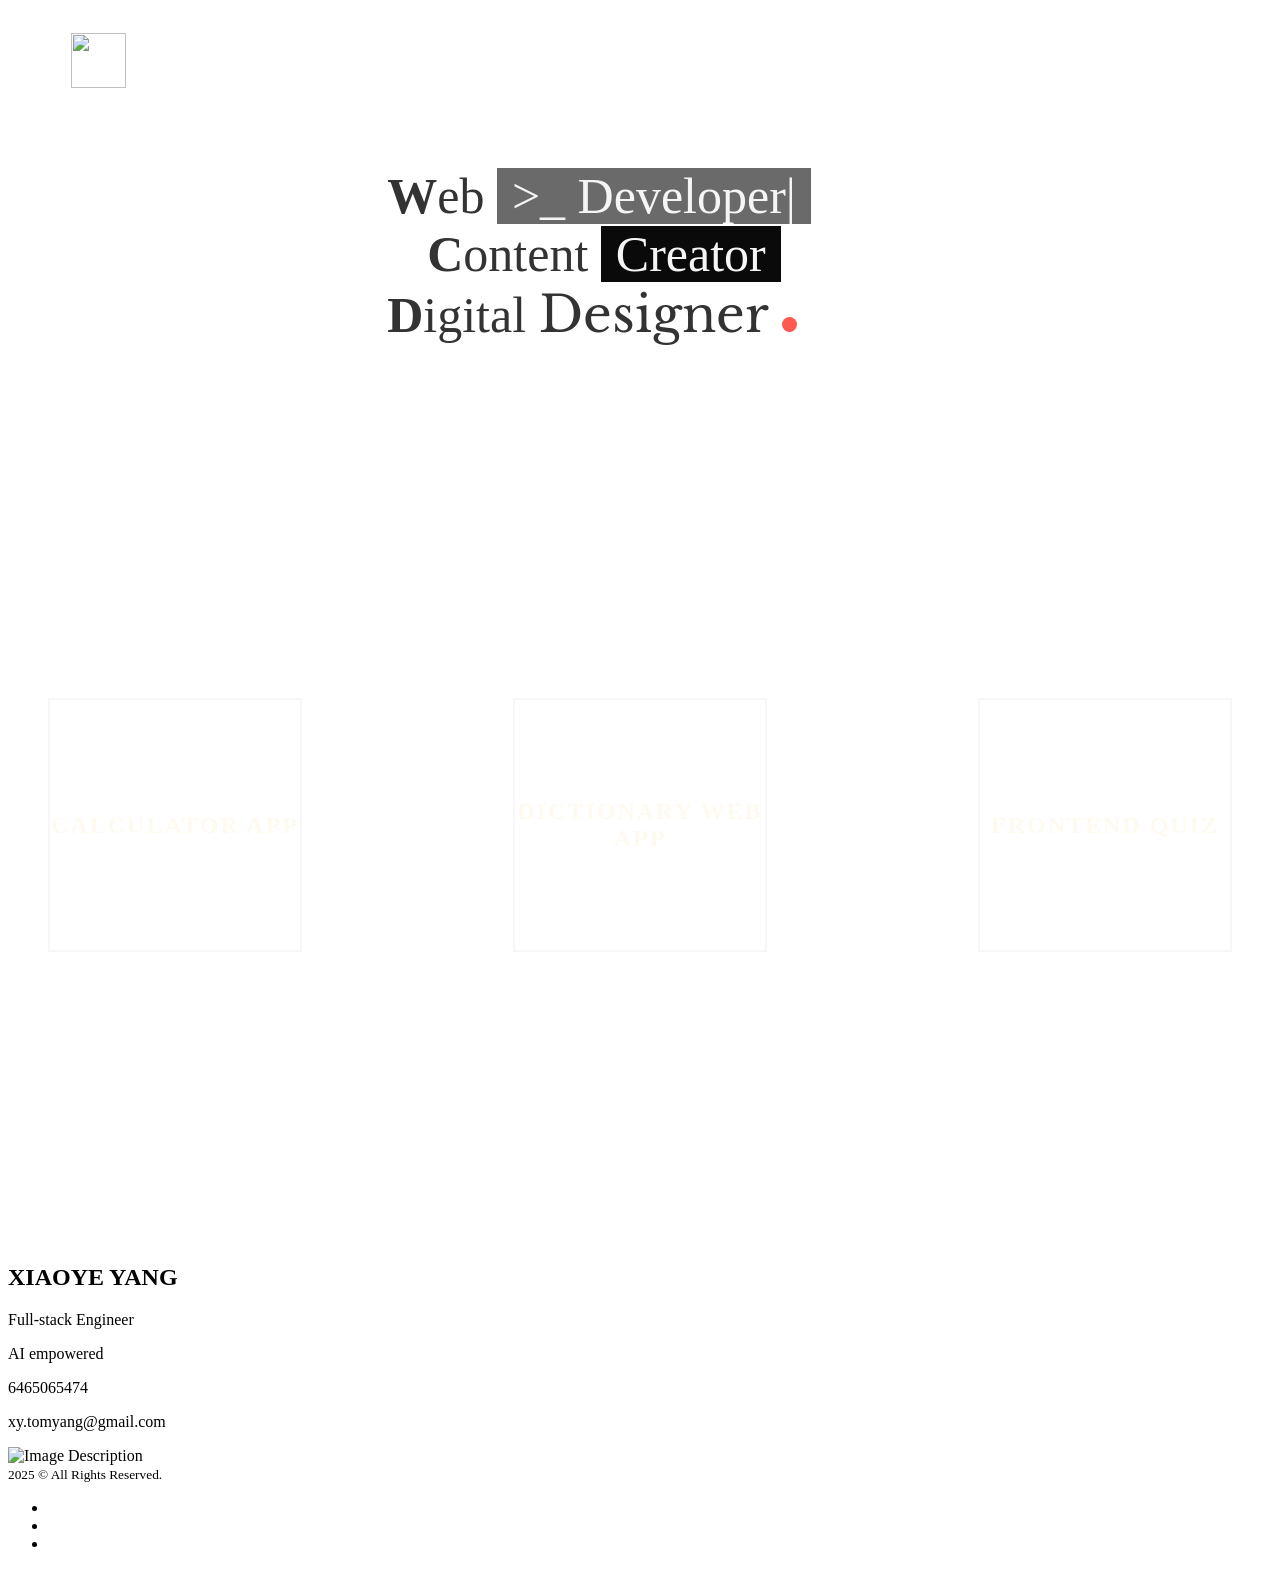
==== index.html @ a140da99 "add seos" ====
<!DOCTYPE html>
<html lang="en">

<head>
    <!-- Title -->
    <title>Xiaoye Yang - Full Stack Engineer | Portfolio</title>

    <!-- Required Meta Tags Always Come First -->
    <meta charset="utf-8">
    <meta name="viewport" content="width=device-width, initial-scale=1, shrink-to-fit=no">
    <meta http-equiv="x-ua-compatible" content="ie=edge">

    <!-- SEO Meta Tags -->
    <meta name="description"
        content="Portfolio of Xiaoye Yang, a Full Stack Engineer specializing in React, Node.js, AWS, and Data Visualization. View my projects and contact me for collaboration.">
    <meta name="keywords"
        content="Xiaoye Yang, Full Stack Engineer, Web Developer, React, Node.js, AWS, Data Visualization, Portfolio, Frontend, Backend">
    <meta name="author" content="Xiaoye Yang">

    <!-- Open Graph / Facebook -->
    <meta property="og:type" content="website">
    <meta property="og:url" content="https://tomyang1993.github.io/">
    <meta property="og:title" content="Xiaoye Yang - Full Stack Engineer | Portfolio">
    <meta property="og:description"
        content="Portfolio of Xiaoye Yang, a Full Stack Engineer specializing in React, Node.js, AWS, and Data Visualization.">
    <meta property="og:image" content="https://tomyang1993.github.io/public/images/brand.png">

    <!-- Twitter -->
    <meta property="twitter:card" content="summary_large_image">
    <meta property="twitter:url" content="https://tomyang1993.github.io/">
    <meta property="twitter:title" content="Xiaoye Yang - Full Stack Engineer | Portfolio">
    <meta property="twitter:description"
        content="Portfolio of Xiaoye Yang, a Full Stack Engineer specializing in React, Node.js, AWS, and Data Visualization.">
    <meta property="twitter:image" content="https://tomyang1993.github.io/public/images/brand.png">

    <!-- Structured Data -->
    <script type="application/ld+json">
    {
      "@context": "https://schema.org",
      "@type": "Person",
      "name": "Xiaoye Yang",
      "url": "https://tomyang1993.github.io/",
      "image": "https://tomyang1993.github.io/public/images/brand.png",
      "sameAs": [
        "https://www.linkedin.com/in/xiaoye-yang-79a696166/",
        "https://github.com/TomYang1993"
      ],
      "jobTitle": "Full Stack Engineer",
      "worksFor": {
        "@type": "Organization",
        "name": "Freelance"
      },
      "description": "Full Stack Engineer specializing in React, Node.js, AWS, and Data Visualization."
    }
    </script>

    <!-- Favicon -->
    <link rel="shortcut icon" href="./favicon.ico">
    <!-- Google Fonts -->
    <link rel="stylesheet" href="https://fonts.googleapis.com/css?family=Open+Sans:300,400,600,700,800">
    <link href="https://fonts.googleapis.com/css2?family=Libre+Baskerville:ital@1&display=swap" rel="stylesheet">
    <!-- CSS Global Compulsory -->
    <link rel="stylesheet" href="./public/vendor/bootstrap/bootstrap.min.css">
    <!-- CSS Global Icons -->
    <link rel="stylesheet" href="./public/vendor/icon-awesome/css/font-awesome.min.css">
    <link rel="stylesheet" href="./public/vendor/icon-line/css/simple-line-icons.css">
    <link rel="stylesheet" href="./public/vendor/icon-etlinefont/style.css">
    <link rel="stylesheet" href="./public/vendor/icon-line-pro/style.css">
    <link rel="stylesheet" href="./public/vendor/icon-hs/style.css">
    <link rel="stylesheet" href="./public/vendor/animate.css">
    <link rel="stylesheet" href="./public/vendor/hs-megamenu/src/hs.megamenu.css">
    <link rel="stylesheet" href="./public/vendor/hamburgers/hamburgers.min.css">

    <!-- CSS Unify -->
    <link rel="stylesheet" href="./public/css/unify-core.css">
    <link rel="stylesheet" href="./public/css/unify-components.css">
    <link rel="stylesheet" href="./public/css/unify-globals.css">

    <!-- CSS Customization -->
    <link rel="stylesheet" href="./public/css/custom.css">
</head>

<body>
    <main>


        <!-- Header -->
        <!--    <header id="js-header" class="unify-globals-header u-header&#45;&#45;static">-->
        <!--      <div class="u-header__section u-header__section&#45;&#45;light g-bg-white g-transition-0_3 g-py-10">-->
        <!--        <nav class="js-mega-menu navbar navbar-expand-lg hs-menu-initialized hs-menu-horizontal">-->
        <!--          <div class="container">-->
        <!--            &lt;!&ndash; Responsive Toggle Button &ndash;&gt;-->
        <!--            <button class="navbar-toggler navbar-toggler-right btn g-line-height-1 g-brd-none g-pa-0 g-pos-abs g-top-minus-3 g-right-0" type="button" aria-label="Toggle navigation" aria-expanded="false" aria-controls="navBar" data-toggle="collapse" data-target="#navBar">-->
        <!--              <span class="hamburger hamburger&#45;&#45;slider">-->
        <!--            <span class="hamburger-box">-->
        <!--              <span class="hamburger-inner"></span>-->
        <!--              </span>-->
        <!--              </span>-->
        <!--            </button>-->
        <!--            &lt;!&ndash; End Responsive Toggle Button &ndash;&gt;-->

        <!--            &lt;!&ndash; Logo &ndash;&gt;-->
        <!--            <a href="../../index.html" class="navbar-brand d-flex">-->

        <!--                Yang's Creative Factory-->
        <!--              &lt;!&ndash; <svg width="86px" height="32px" viewBox="0 0 86 32" version="1.1" xmlns="http://www.w3.org/2000/svg" xmlns:xlink="http://www.w3.org/1999/xlink">-->
        <!--                <g stroke="none" stroke-width="1" fill="none" fill-rule="evenodd">-->
        <!--                  <g transform="translate(-78.000000, -19.000000)">-->
        <!--                    <g transform="translate(78.000000, 19.000000)">-->
        <!--                      <path class="g-fill-primary" d="M0,0 L19.2941176,0 L19.2941176,0 C23.7123956,-8.11624501e-16 27.2941176,3.581722 27.2941176,8 L27.2941176,27.2941176 L8,27.2941176 L8,27.2941176 C3.581722,27.2941176 5.41083001e-16,23.7123956 0,19.2941176 L0,0 Z"></path>-->
        <!--                      <path class="g-fill-white" d="M21.036662,24.8752523 L20.5338647,22.6659916 L20.3510293,22.6659916 C19.8533083,23.4481246 19.1448284,24.0626484 18.2255681,24.5095816 C17.3063079,24.9565147 16.2575544,25.1799779 15.0792761,25.1799779 C13.0376043,25.1799779 11.5139914,24.672107 10.5083918,23.6563498 C9.50279224,22.6405927 9,21.1017437 9,19.0397567 L9,8.02392554 L12.6109986,8.02392554 L12.6109986,18.4150692 C12.6109986,19.7050808 12.8750915,20.6725749 13.4032852,21.3175807 C13.9314789,21.9625865 14.7593086,22.2850846 15.886799,22.2850846 C17.3901196,22.2850846 18.4947389,21.8356188 19.2006901,20.9366737 C19.9066413,20.0377286 20.2596117,18.5318912 20.2596117,16.4191164 L20.2596117,8.02392554 L23.855374,8.02392554 L23.855374,24.8752523 L21.036662,24.8752523 Z"></path>-->
        <!--                      <path class="g-fill-main" d="M44.4764678,24.4705882 L40.8807055,24.4705882 L40.8807055,14.1099172 C40.8807055,12.809748 40.6191519,11.8397145 40.096037,11.1997875 C39.5729221,10.5598605 38.7425531,10.2399018 37.6049051,10.2399018 C36.0914269,10.2399018 34.9842682,10.6868282 34.2833958,11.5806945 C33.5825234,12.4745608 33.2320924,13.9727801 33.2320924,16.0753974 L33.2320924,24.4705882 L29.6515664,24.4705882 L29.6515664,7.61926145 L32.4550421,7.61926145 L32.9578394,9.8285222 L33.1406747,9.8285222 C33.6485533,9.02607405 34.3697301,8.40647149 35.3042266,7.96969592 C36.2387232,7.53292034 37.27478,7.31453583 38.412428,7.31453583 C42.4551414,7.31453583 44.4764678,9.3714132 44.4764678,13.4852296 L44.4764678,24.4705882 Z M53.7357283,24.4705882 L50.1552023,24.4705882 L50.1552023,7.61926145 L53.7357283,7.61926145 L53.7357283,24.4705882 Z M49.9418944,3.15503112 C49.9418944,2.51510412 50.1171098,2.0224693 50.467546,1.67711187 C50.8179823,1.33175444 51.3182351,1.15907831 51.9683197,1.15907831 C52.5980892,1.15907831 53.0881846,1.33175444 53.4386208,1.67711187 C53.7890571,2.0224693 53.9642725,2.51510412 53.9642725,3.15503112 C53.9642725,3.76448541 53.7890571,4.24442346 53.4386208,4.59485968 C53.0881846,4.94529589 52.5980892,5.12051137 51.9683197,5.12051137 C51.3182351,5.12051137 50.8179823,4.94529589 50.467546,4.59485968 C50.1171098,4.24442346 49.9418944,3.76448541 49.9418944,3.15503112 Z M68.0077253,10.3313195 L63.8939294,10.3313195 L63.8939294,24.4705882 L60.2981671,24.4705882 L60.2981671,10.3313195 L57.525164,10.3313195 L57.525164,8.65532856 L60.2981671,7.55831633 L60.2981671,6.4613041 C60.2981671,4.47042009 60.7654084,2.99505497 61.699905,2.03516447 C62.6344015,1.07527397 64.0615189,0.595335915 65.9812999,0.595335915 C67.2408388,0.595335915 68.4800439,0.803563007 69.6989525,1.22002344 L68.7543031,3.93208145 C67.8705943,3.64766945 67.0275286,3.50546559 66.2250804,3.50546559 C65.4124747,3.50546559 64.820805,3.75686171 64.4500537,4.25966149 C64.0793023,4.76246128 63.8939294,5.51664965 63.8939294,6.52224922 L63.8939294,7.61926145 L68.0077253,7.61926145 L68.0077253,10.3313195 Z M69.0089215,7.61926145 L72.9094094,7.61926145 L76.3375727,17.1724096 C76.8556088,18.5335242 77.2009611,19.813359 77.3736398,21.0119524 L77.49553,21.0119524 C77.5869482,20.453286 77.7545456,19.7752783 77.9983273,18.9779089 C78.242109,18.1805396 79.5321012,14.3943616 81.8683427,7.61926145 L85.738358,7.61926145 L78.5315971,26.7103215 C77.2212704,30.2146837 75.0374253,31.9668385 71.9799963,31.9668385 C71.1877057,31.9668385 70.4157419,31.8805004 69.6640816,31.7078217 L69.6640816,28.8738734 C70.2024329,28.9957643 70.8169567,29.0567088 71.5076716,29.0567088 C73.2344587,29.0567088 74.4482703,28.056203 75.1491427,26.0551615 L75.7738303,24.4705882 L69.0089215,7.61926145 Z"></path>-->
        <!--                    </g>-->
        <!--                  </g>-->
        <!--                </g>-->
        <!--              </svg> &ndash;&gt;-->
        <!--            </a>-->
        <!--            &lt;!&ndash; End Logo &ndash;&gt;-->

        <!--            &lt;!&ndash; Navigation &ndash;&gt;-->
        <!--            <div class="collapse navbar-collapse align-items-center flex-sm-row g-pt-10 g-pt-5&#45;&#45;lg g-mr-40&#45;&#45;lg" id="navBar">-->
        <!--              <ul class="navbar-nav text-uppercase g-pos-rel g-font-weight-600 ml-auto">-->
        <!--                &lt;!&ndash; Intro &ndash;&gt;-->
        <!--                &lt;!&ndash; <li class="nav-item  g-mx-10&#45;&#45;lg g-mx-15&#45;&#45;xl">-->
        <!--                  <a href="../../index.html" class="nav-link g-py-7 g-px-0">Intro</a>-->
        <!--                </li> &ndash;&gt;-->
        <!--                &lt;!&ndash; End Intro &ndash;&gt;-->

        <!--                &lt;!&ndash; Home &ndash;&gt;-->
        <!--                <li class="hs-has-mega-menu nav-item active g-mx-10&#45;&#45;lg g-mx-15&#45;&#45;xl" data-animation-in="fadeIn" data-animation-out="fadeOut" data-max-width="60%" data-position="left">-->
        <!--                  <a id="mega-menu-home" class="nav-link g-py-7 g-px-0" href="#" aria-haspopup="true" aria-expanded="false">Projects-->
        <!--        <i class="hs-icon hs-icon-arrow-bottom g-font-size-11 g-ml-7"></i></a>-->

        <!--                  &lt;!&ndash; Mega Menu &ndash;&gt;-->
        <!--                  <div class="w-100 hs-mega-menu u-shadow-v11 font-weight-normal g-brd-top g-brd-primary g-brd-top-2 g-bg-white g-mt-18 g-mt-8&#45;&#45;lg&#45;&#45;scrolling" aria-labelledby="mega-menu-home">-->
        <!--                    <div class="row align-items-stretch no-gutters">-->
        <!--                      &lt;!&ndash; Home (col) &ndash;&gt;-->
        <!--                        <ul class="list-unstyled">-->
        <!--                        -->
        <!--                          <li class="dropdown-item ">-->
        <!--                            <a href="https://community-of-thrones.herokuapp.com/" class="nav-link">Communities of Thrones</a>-->
        <!--                          </li>-->
        <!--                          <li class="dropdown-item ">-->
        <!--                            <a href="https://tomyang1993.github.io/hanoi-tower" class="nav-link">Hanoi Tower</a>-->
        <!--                          </li>-->
        <!--                          <li class="dropdown-item ">-->
        <!--                            <a href="#" class="nav-link">Lego Creator( in progress)</a>-->
        <!--                          </li>-->
        <!--                          <li class="dropdown-item ">-->
        <!--                            <a href="https://tomyang1993.github.io/weather-butler" class="nav-link">Weather Butler</a>-->
        <!--                          </li>-->
        <!--                          <li class="dropdown-item ">-->
        <!--                              <a href="https://tomyang1993.github.io/DOM-manipulating" class="nav-link">DOM Image Gallery</a>-->
        <!--                            </li>-->
        <!--                        </ul>-->
        <!--                      &lt;!&ndash; End Home (col) &ndash;&gt;-->
        <!--                    </div>-->
        <!--                  </div>-->
        <!--                  &lt;!&ndash; End Mega Menu &ndash;&gt;-->
        <!--                </li>-->
        <!--                &lt;!&ndash; End Home &ndash;&gt;-->
        <!--          -->
        <!--               -->

        <!--                &lt;!&ndash; Shortcodes &ndash;&gt;-->
        <!--                <li class="nav-item  g-mx-10&#45;&#45;lg g-mx-15&#45;&#45;xl">-->
        <!--                  <a href="#contact" class="nav-link g-py-7 g-px-0">Contact</a>-->
        <!--                </li>-->
        <!--                &lt;!&ndash; End Shortcodes &ndash;&gt;-->

        <!--                 &lt;!&ndash; Shortcodes &ndash;&gt;-->
        <!--                 <li class="nav-item  g-mx-10&#45;&#45;lg g-mx-15&#45;&#45;xl">-->
        <!--                    <a href="#" class="nav-link g-py-7 g-px-0">Under Construction ... </a>-->
        <!--                  </li>-->
        <!--                  &lt;!&ndash; End Shortcodes &ndash;&gt;-->
        <!--  -->

        <!--               -->
        <!--              </ul>-->
        <!--            </div>-->
        <!--            &lt;!&ndash; End Navigation &ndash;&gt;-->

        <!--         -->
        <!--          </div>-->
        <!--        </nav>-->
        <!--      </div>-->
        <!--    </header>-->
        <!-- End Header -->

        <div id="video-background">
            <div id="brand"><img src="./public/images/brand.png" class="brand-image" /></div>
            <div class="arrow-down">
                <div> <i class="hs-icon hs-icon-arrow-bottom"></i></div>
                <div> <i class="hs-icon hs-icon-arrow-bottom"></i></div>
                <div> <i class="hs-icon hs-icon-arrow-bottom"></i></div>
            </div>
            <div id="propoganda">
                <div><b>W</b>eb <span style="background-color: #6b6a6a; color: whitesmoke;padding: 0px 15px 0px 15px">>_
                        Developer<span class="blinking-cursor">|</span></span></div>
                <div style="padding-left: 40px;"><b>C</b>ontent <span
                        style="background-color: #0a0a0a; color: whitesmoke;padding: 0px 15px 0px 15px">Creator</span>
                </div>
                <div><b>D</b>igital <span style="font-family: Libre Baskerville">Designer </span>
                    <div class="designer-dot"></div>
                </div>
            </div>
            <video playsinline autoplay muted loop poster="placeholder.jpg" id="bgvideo">
                <source src="./public/images/chill.mp4" type="video/mp4">
            </video>
        </div>

        <div id="ruby-background">
            <div class="project-section">
                <a href="https://calculator-with-three-themes.vercel.app/" target="_blank"
                    style="text-decoration: none;">
                    <div class="project-title">
                        CALCULATOR APP
                    </div>
                    <div class="project-description">
                        A customizable calculator with three theme options, built with React and styled for a premium
                        experience.
                    </div>
                </a>
            </div>
            <div class="project-section">
                <a href="https://dictionary-web-app-ai.vercel.app/" target="_blank" style="text-decoration: none;">
                    <div class="project-title">
                        DICTIONARY WEB APP
                    </div>
                    <div class="project-description">
                        A comprehensive dictionary application featuring audio pronunciation and theme switching
                        capabilities.
                    </div>
                </a>
            </div>
            <div class="project-section">
                <a href="https://front-end-quiz-pi.vercel.app/" target="_blank" style="text-decoration: none;">
                    <div class="project-title">
                        FRONTEND QUIZ
                    </div>
                    <div class="project-description">
                        An interactive quiz platform to test frontend development knowledge, featuring multiple
                        categories and accessibility support.
                    </div>
                </a>
            </div>
        </div>

        <!--    <div id="java-background">-->
        <!--      <img style="width: 100%; height: 100%; object-fit: cover;" src="./public/images/sand-dunes.jpg" />-->
        <!--    </div>-->

        <!-- Section 1 -->
        <section class="g-py-100">
            <div class="container">
                <div class="row">
                    <div class="col-md-6 align-self-center g-mb-50--md g-mb-0--md text-center text-md-left">
                        <div class="u-heading-v2-3--bottom g-brd-primary g-mb-30">
                            <h1 class="h1 u-heading-v2__title g-color-gray-dark-v2 text-uppercase g-font-weight-700">
                                XIAOYE
                                YANG</h1>
                        </div>

                        <div id="contact" class="g-font-size-18 g-line-height-2 g-mb-30">
                            <p>Full-stack Engineer</p>
                            <p>AI empowered</p>
                        </div>

                        <div class="g-font-size-18 g-line-height-2 g-mb-30">
                            <p> 6465065474</p>
                        </div>

                        <div class="g-font-size-18 g-line-height-2 g-mb-30">
                            <p> xy.tomyang@gmail.com</p>
                        </div>

                        <!-- <a href="#" class="btn u-btn-primary u-shadow-v21 g-font-size-12 text-uppercase g-font-weight-600 g-rounded-50 g-py-15 g-px-25 g-mr-15 g-mb-10 g-mb-0--sm">
                      <i class="icon-layers g-pos-rel g-top-1 g-mr-5"></i> Buy Full Version
                    </a>
                    <small class="d-block d-sm-inline-block g-color-gray-dark-v5 g-font-size-12">*Exclusive item on Wrapboostrap Marketpalce</small> -->
                    </div>

                    <div class="col-md-6 align-self-center text-center g-overflow-hidden">
                        <img class="img-fluid w-75" src="./public/images/tech stack.png" alt="Image Description"
                            data-animation="fadeInUp" data-animation-delay="0" data-animation-duration="1000">
                    </div>
                </div>
            </div>
        </section>
        <!-- End Section 1 -->

        <!-- Copyright Footer -->
        <footer class="g-bg-gray-dark-v1 g-color-white-opacity-0_8 g-py-20">
            <div class="container">
                <div class="row">
                    <div class="col-md-8 text-center text-md-left g-mb-10 g-mb-0--md">
                        <div class="d-lg-flex">
                            <small class="d-block g-font-size-default g-mr-10 g-mb-10 g-mb-0--md">2025 &copy; All Rights
                                Reserved.</small>
                            <ul class="u-list-inline">
                            </ul>
                        </div>
                    </div>

                    <div class="col-md-4 align-self-center">
                        <ul class="list-inline text-center text-md-right mb-0">

                            <li class="list-inline-item g-mx-10" data-toggle="tooltip" data-placement="top"
                                title="Skype">
                                <a href="#" class="g-color-white-opacity-0_5 g-color-white--hover">
                                    <i class="fa fa-skype"></i>
                                </a>
                            </li>
                            <li class="list-inline-item g-mx-10" data-toggle="tooltip" data-placement="top"
                                title="Linkedin">
                                <a href="https://www.linkedin.com/in/xiaoye-yang-79a696166/"
                                    class="g-color-white-opacity-0_5 g-color-white--hover">
                                    <i class="fa fa-linkedin"></i>
                                </a>
                            </li>
                            <li class="list-inline-item g-mx-10" data-toggle="tooltip" data-placement="top"
                                title="Github">
                                <a href="https://github.com/TomYang1993"
                                    class="g-color-white-opacity-0_5 g-color-white--hover">
                                    <i class="fa fa-github"></i>
                                </a>
                            </li>
                        </ul>
                    </div>
                </div>
            </div>
        </footer>
        <!-- End Copyright Footer -->

        <a class="js-go-to u-go-to-v1" href="#" data-type="fixed" data-position='{
     "bottom": 15,
     "right": 15
   }' data-offset-top="400" data-compensation="#js-header" data-show-effect="zoomIn">
            <i class="hs-icon hs-icon-arrow-top"></i>
        </a>
    </main>

    <div class="u-outer-spaces-helper"></div>


    <!-- JS Global Compulsory -->
    <script src="./public/vendor/jquery/jquery.min.js"></script>
    <script src="./public/vendor/jquery-migrate/jquery-migrate.min.js"></script>
    <script src="./public/vendor/popper.js/popper.min.js"></script>
    <script src="./public/vendor/bootstrap/bootstrap.min.js"></script>


    <!-- JS Implementing Plugins -->
    <script src="./public/vendor/appear.js"></script>
    <script src="./public/vendor/hs-megamenu/src/hs.megamenu.js"></script>

    <!-- JS Unify -->
    <script src="./public/js/hs.core.js"></script>
    <script src="./public/js/components/hs.header.js"></script>
    <script src="./public/js/helpers/hs.hamburgers.js"></script>
    <script src="./public/js/components/hs.tabs.js"></script>
    <script src="./public/js/components/hs.onscroll-animation.js"></script>
    <script src="./public/js/components/hs.go-to.js"></script>

    <!-- JS Customization -->
    <!-- <script src="./public/js/custom.js"></script> -->

    <!-- JS Plugins Init. -->

    <script>
        // initialization of slider revolution
        //   var tpj = jQuery,
        //     revapi26;
        //
        //   tpj(document).ready(function () {
        //     if (tpj("#rev_slider_26_1").revolution == undefined) {
        //       revslider_showDoubleJqueryError("#rev_slider_26_1");
        //     } else {
        //       revapi26 = tpj("#rev_slider_26_1").show().revolution({
        //         sliderType: "standard",
        //         jsFileLocation: "revolution/js/",
        //         sliderLayout: "fullscreen",
        //         dottedOverlay: "none",
        //         delay: 9000,
        //         navigation: {
        //           keyboardNavigation: "off",
        //           keyboard_direction: "horizontal",
        //           mouseScrollNavigation: "off",
        //           mouseScrollReverse: "default",
        //           onHoverStop: "off",
        //           touch: {
        //             touchenabled: "on",
        //             touchOnDesktop: "off",
        //             swipe_threshold: 75,
        //             swipe_min_touches: 1,
        //             swipe_direction: "horizontal",
        //             drag_block_vertical: false
        //           },
        //           arrows: {
        //             style: "uranus",
        //             enable: true,
        //             hide_onmobile: true,
        //             hide_under: 778,
        //             hide_onleave: false,
        //             tmp: '',
        //             left: {
        //               h_align: "left",
        //               v_align: "center",
        //               h_offset: 15,
        //               v_offset: 0
        //             },
        //             right: {
        //               h_align: "right",
        //               v_align: "center",
        //               h_offset: 15,
        //               v_offset: 0
        //             }
        //           },
        //           bullets: {
        //             enable: true,
        //             hide_onmobile: false,
        //             style: "bullet-bar",
        //             hide_onleave: false,
        //             direction: "horizontal",
        //             h_align: "center",
        //             v_align: "bottom",
        //             h_offset: 0,
        //             v_offset: 30,
        //             space: 5,
        //             tmp: ''
        //           }
        //         },
        //         responsiveLevels: [1240, 1024, 778, 480],
        //         visibilityLevels: [1240, 1024, 778, 480],
        //         gridwidth: [1240, 1024, 778, 480],
        //         gridheight: [868, 768, 960, 720],
        //         lazyType: "none",
        //         parallax: {
        //           type: "scroll",
        //           origo: "slidercenter",
        //           speed: 2000,
        //           levels: [5, 10, 15, 20, 25, 30, 35, 40, 45, 46, 47, 48, 49, 50, 51, 55]
        //         },
        //         shadow: 0,
        //         spinner: "off",
        //         stopLoop: "off",
        //         stopAfterLoops: -1,
        //         stopAtSlide: -1,
        //         shuffle: "off",
        //         autoHeight: "off",
        //         fullScreenAutoWidth: "off",
        //         fullScreenAlignForce: "off",
        //         fullScreenOffsetContainer: "",
        //         fullScreenOffset: "60px",
        //         hideThumbsOnMobile: "off",
        //         hideSliderAtLimit: 0,
        //         hideCaptionAtLimit: 0,
        //         hideAllCaptionAtLilmit: 0,
        //         debugMode: false,
        //         fallbacks: {
        //           simplifyAll: "off",
        //           nextSlideOnWindowFocus: "off",
        //           disableFocusListener: false
        //         }
        //       });
        //     }
        //   });

        $(document).on('ready', function () {
            // initialization of tabs
            $.HSCore.components.HSTabs.init('[role="tablist"]');

            // initialization of scroll animation
            $.HSCore.components.HSOnScrollAnimation.init('[data-animation]');

            // initialization of go to
            $.HSCore.components.HSGoTo.init('.js-go-to');
        });

        $(window).on('load', function () {
            // initialization of header
            $.HSCore.components.HSHeader.init($('#js-header'));
            $.HSCore.helpers.HSHamburgers.init('.hamburger');

            // initialization of HSMegaMenu component
            $('.js-mega-menu').HSMegaMenu({
                event: 'hover',
                pageContainer: $('.container'),
                breakpoint: 991
            });
        });

        $(window).on('resize', function () {
            setTimeout(function () {
                $.HSCore.components.HSTabs.init('[role="tablist"]');
            }, 200);
        });
    </script>
</body>

</html>
---- public/css/custom.css ----
/* Add here all your css styles (customizations) */
video#bgvideo {
    width: 100%;
    height: auto;
    z-index: 10;
    object-fit: cover;
}

#ruby-background {
    width: 100%;
    height: auto;
    background: url(../images/gray-surface.jpg) no-repeat;
    background-size: cover;
    display: flex;
    justify-content: space-between;
    flex-wrap: wrap;
    padding-bottom: 100px;
}

#java-background {
    width: 100%;
    height: 1000px;

}

#video-background {
    position: relative;
    margin-bottom: -6px;
}

#propoganda {
    position: absolute;
    left: 30%;
    top: 25%;
    font-size: 50px;
    color: #333;
}

#brand {
    position: absolute;
    left: 5%;
    top: 25px;
}

.brand-image {
    width: 55px;
    height: 55px;
}

.blinking-cursor {
    font-weight: 500;
    font-size: 50px;
    color: whitesmoke;
    -webkit-animation: 1s blink step-end infinite;
    -moz-animation: 1s blink step-end infinite;
    -ms-animation: 1s blink step-end infinite;
    -o-animation: 1s blink step-end infinite;
    animation: 1s blink step-end infinite;
}

.designer-dot {
    border-radius: 10px;
    display: inline-block;
    width: 15px;
    height: 15px;
    background-color: #FF5851
}

.arrow-down {
    position: absolute;
    bottom: 100px;
    left: 50%;
    z-index: 2;
    -webkit-animation: 1s arrowBlink step-end infinite;
    -moz-animation: 1s arrowBlink step-end infinite;
    -ms-animation: 1s arrowBlink step-end infinite;
    -o-animation: 1s arrowBlink step-end infinite;
    animation: 1s arrowBlink step-end infinite;
}

@keyframes blink {

    from,
    to {
        color: transparent;
    }

    50% {
        color: whitesmoke;
    }
}

@keyframes arrowBlink {

    from,
    to {
        color: transparent;
    }

    50% {
        color: black;
    }
}



.project-section {
    margin: 60px 40px;
    text-align: center;
    transition: transform 0.3s ease;
}

.project-section:hover {
    transform: translateY(-10px);
}

.project-description {
    color: rgba(245, 245, 245, 0.9);
    max-width: 250px;
    font-size: 1.1rem;
    margin-top: 20px;
    font-weight: 300;
    line-height: 1.6;
    opacity: 0;
    transform: translateY(10px);
    transition: all 0.4s ease;
}

.project-section:hover .project-description {
    opacity: 1;
    transform: translateY(0);
}

.project-title {
    width: 250px;
    height: 250px;
    border: 2px solid rgba(245, 245, 245, 0.8);
    color: floralwhite;
    font-size: 1.5rem;
    display: flex;
    align-items: center;
    justify-content: center;
    letter-spacing: 2px;
    font-weight: 600;
    background: rgba(255, 255, 255, 0.05);
    transition: all 0.3s ease;
}

.project-title:hover {
    background: rgba(255, 255, 255, 0.15);
    border-color: #fff;
    box-shadow: 0px 15px 30px rgba(0, 0, 0, 0.2);
    cursor: pointer;
}

@media screen and (max-width: 1200px) {
    .project-section {
        margin: 40px 20px;
    }

    .project-title {
        width: 220px;
        height: 220px;
        font-size: 1.3rem;
    }

    .project-description {
        max-width: 220px;
        font-size: 1rem;
    }
}

@media screen and (max-width: 1024px) {
    #propoganda {
        font-size: 42px;
    }

    .brand-image {
        width: 50px;
        height: 50px;
    }

    .arrow-down {
        bottom: 50px;
    }

    .project-section {
        margin: 40px auto;
    }

    .project-description {
        max-width: 250px;
        font-size: 1rem;
        opacity: 1;
        transform: none;
    }

    .project-title {
        width: 250px;
        height: 250px;
        font-size: 1.4rem;
    }

    .project-title:hover {
        box-shadow: 0px 10px 20px rgba(0, 0, 0, 0.2);
    }
}

@media screen and (max-width: 876px) {
    #propoganda {
        font-size: 30px;
    }

    .blinking-cursor {
        font-weight: 500;
        font-size: 36px;
    }

    .designer-dot {
        border-radius: 10px;
        width: 10px;
        height: 10px;
    }

    .brand-image {
        width: 45px;
        height: 45px;
    }

    .arrow-down {
        bottom: 25px;
        font-size: 0.9rem;
    }
}

@media screen and (max-width: 768px) {
    video#bgvideo {
        display: none;
    }

    #video-background {
        background-color: #f5f5f5;
        min-height: 350px;
    }
}

@media screen and (max-width: 600px) {
    #propoganda {
        font-size: 22px;
    }

    .blinking-cursor {
        font-weight: 500;
        font-size: 24px;
    }

    .designer-dot {
        border-radius: 6px;
        width: 6px;
        height: 6px;
    }

    .brand-image {
        width: 35px;
        height: 35px;
    }

    .arrow-down {
        bottom: 12px;
        font-size: 0.6rem;
    }
}

@media screen and (max-width: 480px) {
    #propoganda {
        font-size: 16px;
    }

    .blinking-cursor {
        font-weight: 500;
        font-size: 14px;
    }

    .designer-dot {
        border-radius: 4px;
        width: 4px;
        height: 4px;
    }

    .brand-image {
        width: 25px;
        height: 25px;
    }

    .arrow-down {
        bottom: 12px;
        font-size: 0.5rem;
    }
}
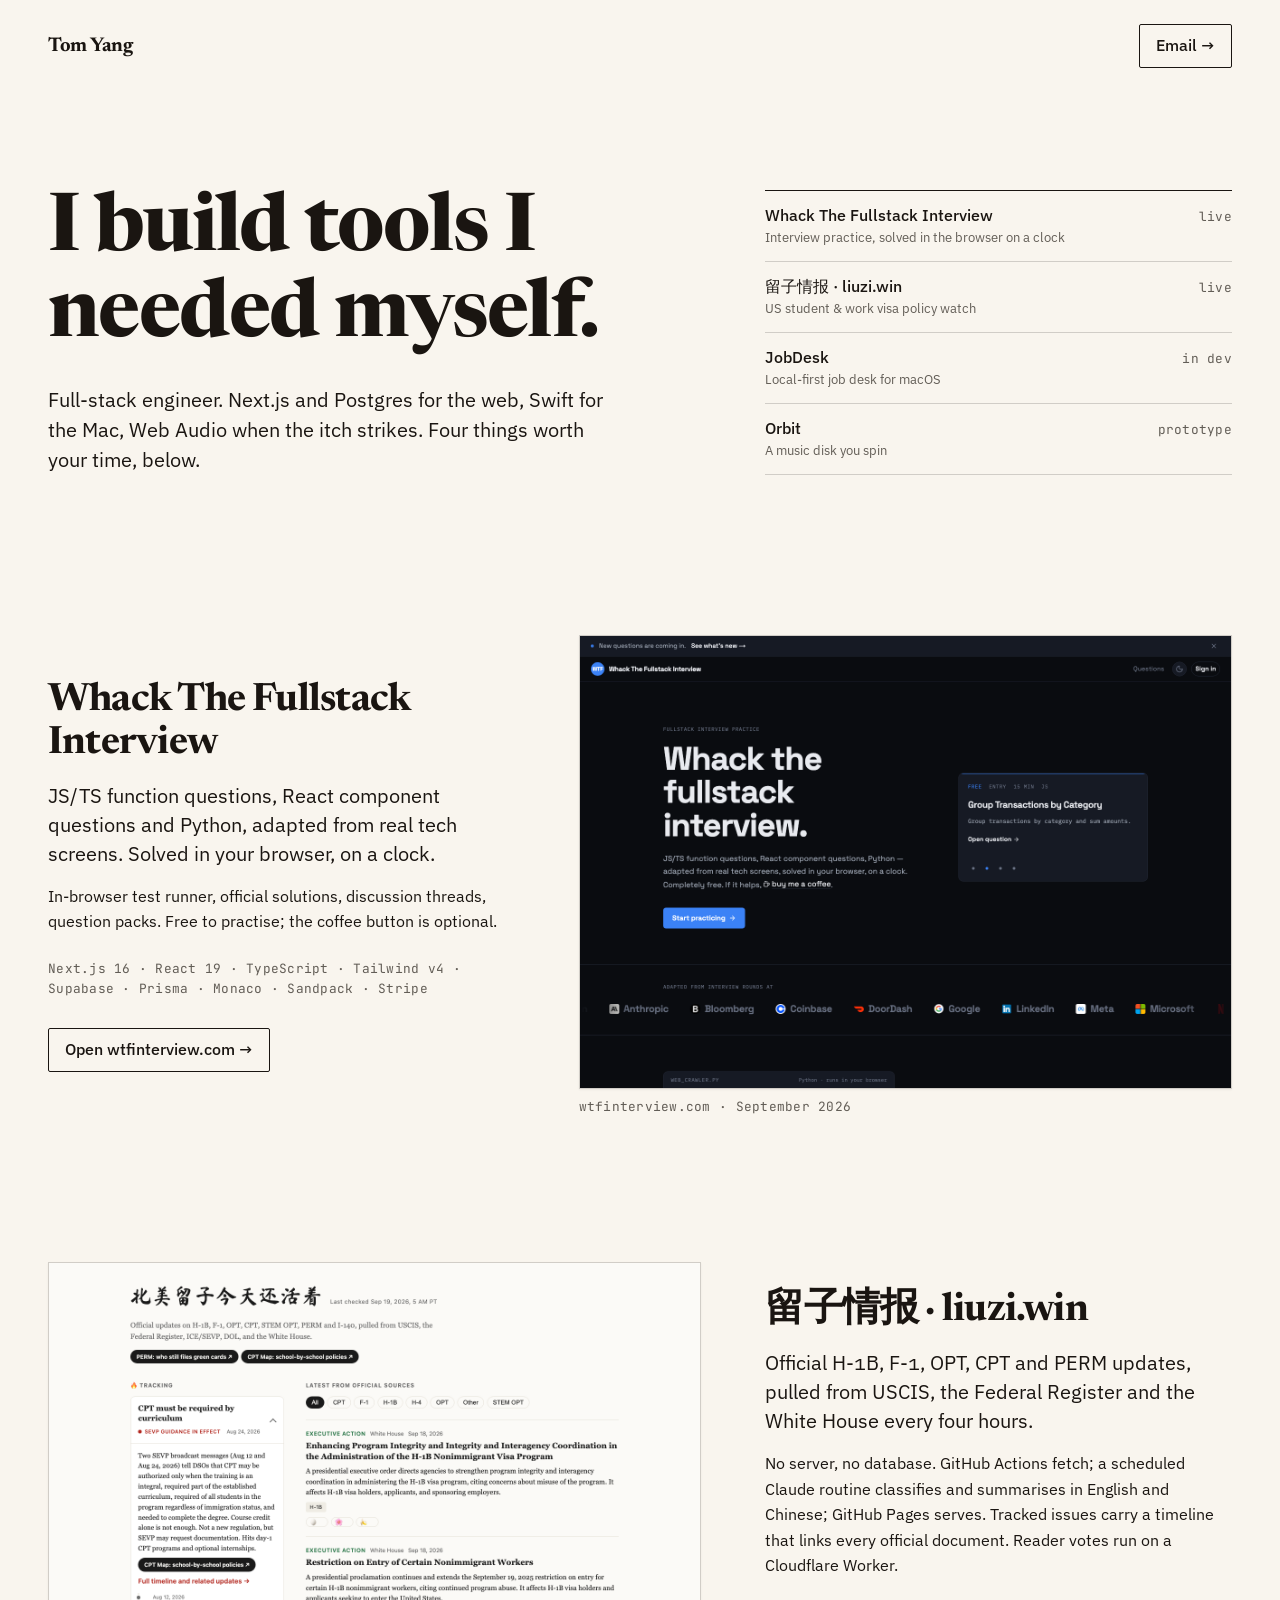
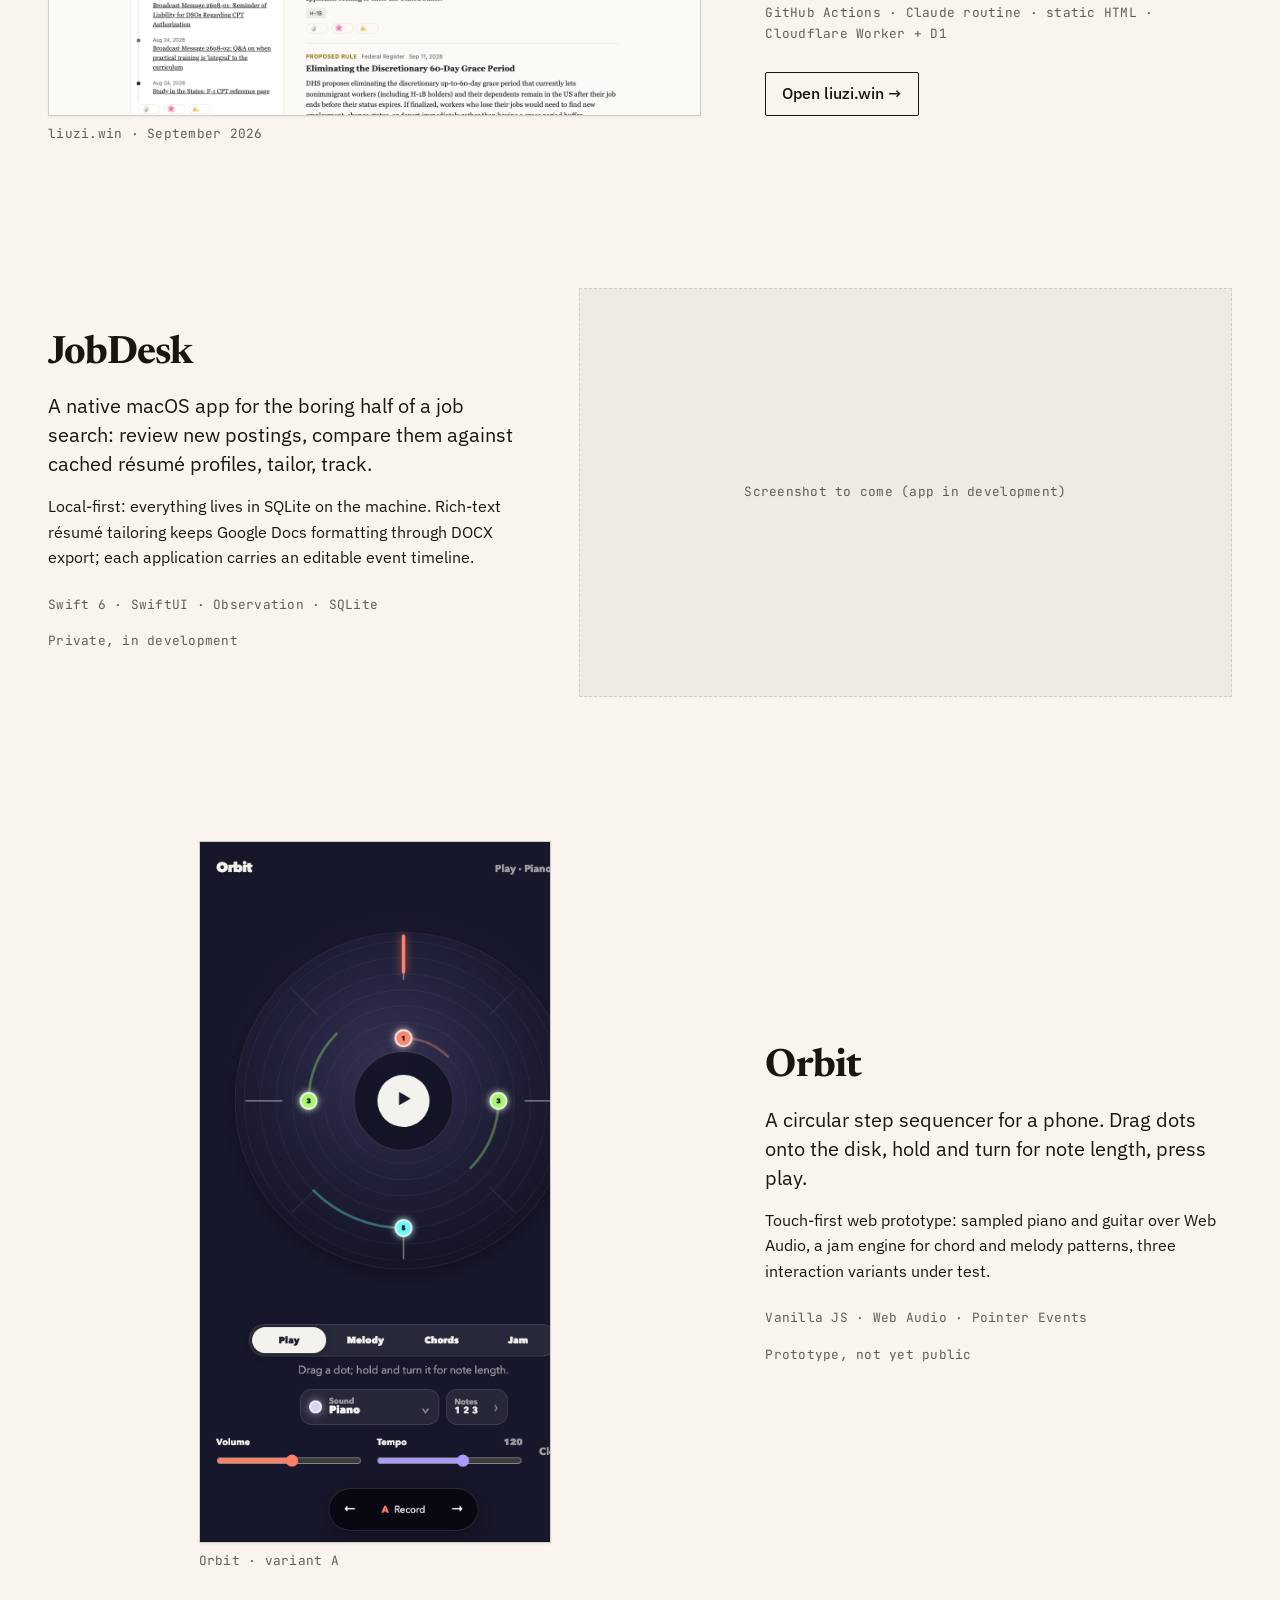
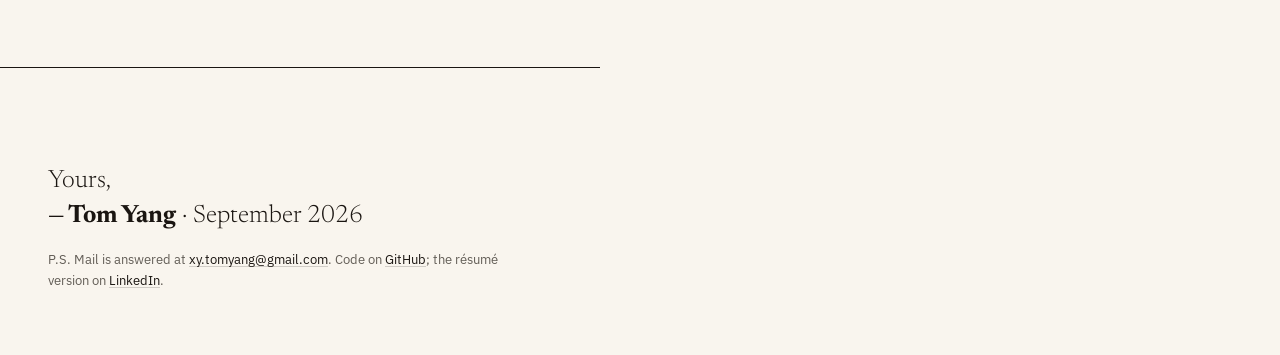
==== commit cd33efd4: "Merge pull request #1 from TomYang1993/redesign-split-studio Rebuild personal site as a single edito" ====
--- a/index.html
+++ b/index.html
@@ -1,501 +1,133 @@
 <!DOCTYPE html>
 <html lang="en">
+<head>
+  <meta charset="utf-8">
+  <meta name="viewport" content="width=device-width, initial-scale=1">
+  <title>Tom Yang — software engineer</title>
+  <meta name="description" content="Tom Yang builds full-stack web products and native macOS tools: Whack The Fullstack Interview, liuzi.win, JobDesk, Orbit.">
+  <link rel="canonical" href="https://tomyang1993.github.io/">
+  <meta property="og:type" content="website">
+  <meta property="og:title" content="Tom Yang — software engineer">
+  <meta property="og:description" content="Full-stack web products and native macOS tools. Four things worth your time.">
+  <meta property="og:url" content="https://tomyang1993.github.io/">
+  <meta property="og:image" content="https://tomyang1993.github.io/img/wtfinterview.png">
+  <script type="application/ld+json">
+  {
+    "@context": "https://schema.org",
+    "@type": "Person",
+    "name": "Tom Yang",
+    "alternateName": "Xiaoye Yang",
+    "url": "https://tomyang1993.github.io/",
+    "jobTitle": "Software Engineer",
+    "email": "mailto:xy.tomyang@gmail.com",
+    "sameAs": [
+      "https://github.com/TomYang1993",
+      "https://www.linkedin.com/in/xiaoye-yang-79a696166/"
+    ]
+  }
+  </script>
+  <link rel="preconnect" href="https://fonts.googleapis.com">
+  <link rel="preconnect" href="https://fonts.gstatic.com" crossorigin>
+  <link href="https://fonts.googleapis.com/css2?family=Newsreader:opsz,wght@6..72,300;6..72,700&family=IBM+Plex+Sans:wght@400;500&family=JetBrains+Mono&display=swap" rel="stylesheet">
+  <link rel="stylesheet" href="style.css">
+</head>
+<body>
 
-<head>
-    <!-- Title -->
-    <title>Xiaoye Yang - Full Stack Engineer | Portfolio</title>
+<header class="nav-edge reveal" style="--i: 0">
+  <a class="wordmark" href="/">Tom Yang</a>
+  <a class="cta-outline" href="mailto:xy.tomyang@gmail.com">Email →</a>
+</header>
 
-    <!-- Required Meta Tags Always Come First -->
-    <meta charset="utf-8">
-    <meta name="viewport" content="width=device-width, initial-scale=1, shrink-to-fit=no">
-    <meta http-equiv="x-ua-compatible" content="ie=edge">
+<main>
+  <section class="hero-split">
+    <div class="reveal" style="--i: 1">
+      <h1>I build tools I needed myself.</h1>
+      <p class="lede">Full-stack engineer. Next.js and Postgres for the web, Swift for the Mac, Web&nbsp;Audio when the itch strikes. Four things worth your time, below.</p>
+    </div>
+    <ol class="hero-index reveal" style="--i: 2" aria-label="Selected work">
+      <li><a href="#wtf">Whack The Fullstack Interview <small>Interview practice, solved in the browser on a clock</small></a><span class="mono">live</span></li>
+      <li><a href="#liuzi">留子情报 · liuzi.win <small>US student &amp; work visa policy watch</small></a><span class="mono">live</span></li>
+      <li><a href="#jobdesk">JobDesk <small>Local-first job desk for macOS</small></a><span class="mono">in dev</span></li>
+      <li><a href="#orbit">Orbit <small>A music disk you spin</small></a><span class="mono">prototype</span></li>
+    </ol>
+  </section>
 
-    <!-- SEO Meta Tags -->
-    <meta name="description"
-        content="Portfolio of Xiaoye Yang, a Full Stack Engineer specializing in React, Node.js, AWS, and Data Visualization. View my projects and contact me for collaboration.">
-    <meta name="keywords"
-        content="Xiaoye Yang, Full Stack Engineer, Web Developer, React, Node.js, AWS, Data Visualization, Portfolio, Frontend, Backend">
-    <meta name="author" content="Xiaoye Yang">
+  <section class="work" aria-label="Projects">
 
-    <!-- Open Graph / Facebook -->
-    <meta property="og:type" content="website">
-    <meta property="og:url" content="https://tomyang1993.github.io/">
-    <meta property="og:title" content="Xiaoye Yang - Full Stack Engineer | Portfolio">
-    <meta property="og:description"
-        content="Portfolio of Xiaoye Yang, a Full Stack Engineer specializing in React, Node.js, AWS, and Data Visualization.">
-    <meta property="og:image" content="https://tomyang1993.github.io/public/images/brand.png">
+    <article class="dip" id="wtf">
+      <div class="dip__text">
+        <h2>Whack The Fullstack Interview</h2>
+        <p class="dip__what">JS/TS function questions, React component questions and Python, adapted from real tech screens. Solved in your browser, on a clock.</p>
+        <p class="dip__body">In-browser test runner, official solutions, discussion threads, question packs. Free to practise; the coffee button is optional.</p>
+        <p class="dip__stack mono">Next.js 16 · React 19 · TypeScript · Tailwind v4 · Supabase · Prisma · Monaco · Sandpack · Stripe</p>
+        <a class="cta-outline" href="https://www.wtfinterview.com/">Open wtfinterview.com →</a>
+      </div>
+      <figure class="fig">
+        <img src="img/wtfinterview.png" width="1440" height="1000" alt="wtfinterview.com home page: headline, a rotating sample question card, and a row of company names the questions are adapted from" loading="eager">
+        <figcaption class="mono">wtfinterview.com · September 2026</figcaption>
+      </figure>
+    </article>
 
-    <!-- Twitter -->
-    <meta property="twitter:card" content="summary_large_image">
-    <meta property="twitter:url" content="https://tomyang1993.github.io/">
-    <meta property="twitter:title" content="Xiaoye Yang - Full Stack Engineer | Portfolio">
-    <meta property="twitter:description"
-        content="Portfolio of Xiaoye Yang, a Full Stack Engineer specializing in React, Node.js, AWS, and Data Visualization.">
-    <meta property="twitter:image" content="https://tomyang1993.github.io/public/images/brand.png">
+    <article class="dip" id="liuzi">
+      <div class="dip__text">
+        <h2>留子情报 <span aria-hidden="true">·</span> liuzi.win</h2>
+        <p class="dip__what">Official H-1B, F-1, OPT, CPT and PERM updates, pulled from USCIS, the Federal Register and the White House every four hours.</p>
+        <p class="dip__body">No server, no database. GitHub Actions fetch; a scheduled Claude routine classifies and summarises in English and Chinese; GitHub Pages serves. Tracked issues carry a timeline that links every official document. Reader votes run on a Cloudflare Worker.</p>
+        <p class="dip__stack mono">GitHub Actions · Claude routine · static HTML · Cloudflare Worker + D1</p>
+        <a class="cta-outline" href="https://liuzi.win/">Open liuzi.win →</a>
+      </div>
+      <figure class="fig">
+        <img src="img/liuzi.png" width="1440" height="1000" alt="liuzi.win: a tracked CPT issue with its timeline on the left, latest official items filtered by visa type on the right" loading="lazy">
+        <figcaption class="mono">liuzi.win · September 2026</figcaption>
+      </figure>
+    </article>
 
-    <!-- Structured Data -->
-    <script type="application/ld+json">
-    {
-      "@context": "https://schema.org",
-      "@type": "Person",
-      "name": "Xiaoye Yang",
-      "url": "https://tomyang1993.github.io/",
-      "image": "https://tomyang1993.github.io/public/images/brand.png",
-      "sameAs": [
-        "https://www.linkedin.com/in/xiaoye-yang-79a696166/",
-        "https://github.com/TomYang1993"
-      ],
-      "jobTitle": "Full Stack Engineer",
-      "worksFor": {
-        "@type": "Organization",
-        "name": "Freelance"
-      },
-      "description": "Full Stack Engineer specializing in React, Node.js, AWS, and Data Visualization."
-    }
-    </script>
+    <article class="dip" id="jobdesk">
+      <div class="dip__text">
+        <h2>JobDesk</h2>
+        <p class="dip__what">A native macOS app for the boring half of a job search: review new postings, compare them against cached résumé profiles, tailor, track.</p>
+        <p class="dip__body">Local-first: everything lives in SQLite on the machine. Rich-text résumé tailoring keeps Google Docs formatting through DOCX export; each application carries an editable event timeline.</p>
+        <p class="dip__stack mono">Swift 6 · SwiftUI · Observation · SQLite</p>
+        <span class="mono">Private, in development</span>
+      </div>
+      <figure class="fig fig--pending">
+        <div class="fig__box"><span class="mono">Screenshot to come (app in development)</span></div>
+      </figure>
+    </article>
 
-    <!-- Favicon -->
-    <link rel="shortcut icon" href="./favicon.ico">
-    <!-- Google Fonts -->
-    <link rel="stylesheet" href="https://fonts.googleapis.com/css?family=Open+Sans:300,400,600,700,800">
-    <link href="https://fonts.googleapis.com/css2?family=Libre+Baskerville:ital@1&display=swap" rel="stylesheet">
-    <!-- CSS Global Compulsory -->
-    <link rel="stylesheet" href="./public/vendor/bootstrap/bootstrap.min.css">
-    <!-- CSS Global Icons -->
-    <link rel="stylesheet" href="./public/vendor/icon-awesome/css/font-awesome.min.css">
-    <link rel="stylesheet" href="./public/vendor/icon-line/css/simple-line-icons.css">
-    <link rel="stylesheet" href="./public/vendor/icon-etlinefont/style.css">
-    <link rel="stylesheet" href="./public/vendor/icon-line-pro/style.css">
-    <link rel="stylesheet" href="./public/vendor/icon-hs/style.css">
-    <link rel="stylesheet" href="./public/vendor/animate.css">
-    <link rel="stylesheet" href="./public/vendor/hs-megamenu/src/hs.megamenu.css">
-    <link rel="stylesheet" href="./public/vendor/hamburgers/hamburgers.min.css">
+    <article class="dip" id="orbit">
+      <div class="dip__text">
+        <h2>Orbit</h2>
+        <p class="dip__what">A circular step sequencer for a phone. Drag dots onto the disk, hold and turn for note length, press play.</p>
+        <p class="dip__body">Touch-first web prototype: sampled piano and guitar over Web Audio, a jam engine for chord and melody patterns, three interaction variants under test.</p>
+        <p class="dip__stack mono">Vanilla JS · Web Audio · Pointer Events</p>
+        <span class="mono">Prototype, not yet public</span>
+      </div>
+      <figure class="fig fig--phone">
+        <img src="img/orbit.png" width="430" height="860" alt="Orbit prototype at phone size: a dark disk with coloured note dots on concentric rings, play button at the centre, sound and tempo controls below" loading="lazy">
+        <figcaption class="mono">Orbit · variant A</figcaption>
+      </figure>
+    </article>
 
-    <!-- CSS Unify -->
-    <link rel="stylesheet" href="./public/css/unify-core.css">
-    <link rel="stylesheet" href="./public/css/unify-components.css">
-    <link rel="stylesheet" href="./public/css/unify-globals.css">
+  </section>
+</main>
 
-    <!-- CSS Customization -->
-    <link rel="stylesheet" href="./public/css/custom.css">
-</head>
+<footer class="foot-letter">
+  <p class="foot-letter__close">Yours,<br><span class="foot-letter__sign">— Tom Yang</span> · September 2026</p>
+  <p class="foot-letter__ps">P.S. Mail is answered at <a href="mailto:xy.tomyang@gmail.com">xy.tomyang@gmail.com</a>. Code on <a href="https://github.com/TomYang1993">GitHub</a>; the résumé version on <a href="https://www.linkedin.com/in/xiaoye-yang-79a696166/">LinkedIn</a>.</p>
+</footer>
 
-<body>
-    <main>
-
-
-        <!-- Header -->
-        <!--    <header id="js-header" class="unify-globals-header u-header&#45;&#45;static">-->
-        <!--      <div class="u-header__section u-header__section&#45;&#45;light g-bg-white g-transition-0_3 g-py-10">-->
-        <!--        <nav class="js-mega-menu navbar navbar-expand-lg hs-menu-initialized hs-menu-horizontal">-->
-        <!--          <div class="container">-->
-        <!--            &lt;!&ndash; Responsive Toggle Button &ndash;&gt;-->
-        <!--            <button class="navbar-toggler navbar-toggler-right btn g-line-height-1 g-brd-none g-pa-0 g-pos-abs g-top-minus-3 g-right-0" type="button" aria-label="Toggle navigation" aria-expanded="false" aria-controls="navBar" data-toggle="collapse" data-target="#navBar">-->
-        <!--              <span class="hamburger hamburger&#45;&#45;slider">-->
-        <!--            <span class="hamburger-box">-->
-        <!--              <span class="hamburger-inner"></span>-->
-        <!--              </span>-->
-        <!--              </span>-->
-        <!--            </button>-->
-        <!--            &lt;!&ndash; End Responsive Toggle Button &ndash;&gt;-->
-
-        <!--            &lt;!&ndash; Logo &ndash;&gt;-->
-        <!--            <a href="../../index.html" class="navbar-brand d-flex">-->
-
-        <!--                Yang's Creative Factory-->
-        <!--              &lt;!&ndash; <svg width="86px" height="32px" viewBox="0 0 86 32" version="1.1" xmlns="http://www.w3.org/2000/svg" xmlns:xlink="http://www.w3.org/1999/xlink">-->
-        <!--                <g stroke="none" stroke-width="1" fill="none" fill-rule="evenodd">-->
-        <!--                  <g transform="translate(-78.000000, -19.000000)">-->
-        <!--                    <g transform="translate(78.000000, 19.000000)">-->
-        <!--                      <path class="g-fill-primary" d="M0,0 L19.2941176,0 L19.2941176,0 C23.7123956,-8.11624501e-16 27.2941176,3.581722 27.2941176,8 L27.2941176,27.2941176 L8,27.2941176 L8,27.2941176 C3.581722,27.2941176 5.41083001e-16,23.7123956 0,19.2941176 L0,0 Z"></path>-->
-        <!--                      <path class="g-fill-white" d="M21.036662,24.8752523 L20.5338647,22.6659916 L20.3510293,22.6659916 C19.8533083,23.4481246 19.1448284,24.0626484 18.2255681,24.5095816 C17.3063079,24.9565147 16.2575544,25.1799779 15.0792761,25.1799779 C13.0376043,25.1799779 11.5139914,24.672107 10.5083918,23.6563498 C9.50279224,22.6405927 9,21.1017437 9,19.0397567 L9,8.02392554 L12.6109986,8.02392554 L12.6109986,18.4150692 C12.6109986,19.7050808 12.8750915,20.6725749 13.4032852,21.3175807 C13.9314789,21.9625865 14.7593086,22.2850846 15.886799,22.2850846 C17.3901196,22.2850846 18.4947389,21.8356188 19.2006901,20.9366737 C19.9066413,20.0377286 20.2596117,18.5318912 20.2596117,16.4191164 L20.2596117,8.02392554 L23.855374,8.02392554 L23.855374,24.8752523 L21.036662,24.8752523 Z"></path>-->
-        <!--                      <path class="g-fill-main" d="M44.4764678,24.4705882 L40.8807055,24.4705882 L40.8807055,14.1099172 C40.8807055,12.809748 40.6191519,11.8397145 40.096037,11.1997875 C39.5729221,10.5598605 38.7425531,10.2399018 37.6049051,10.2399018 C36.0914269,10.2399018 34.9842682,10.6868282 34.2833958,11.5806945 C33.5825234,12.4745608 33.2320924,13.9727801 33.2320924,16.0753974 L33.2320924,24.4705882 L29.6515664,24.4705882 L29.6515664,7.61926145 L32.4550421,7.61926145 L32.9578394,9.8285222 L33.1406747,9.8285222 C33.6485533,9.02607405 34.3697301,8.40647149 35.3042266,7.96969592 C36.2387232,7.53292034 37.27478,7.31453583 38.412428,7.31453583 C42.4551414,7.31453583 44.4764678,9.3714132 44.4764678,13.4852296 L44.4764678,24.4705882 Z M53.7357283,24.4705882 L50.1552023,24.4705882 L50.1552023,7.61926145 L53.7357283,7.61926145 L53.7357283,24.4705882 Z M49.9418944,3.15503112 C49.9418944,2.51510412 50.1171098,2.0224693 50.467546,1.67711187 C50.8179823,1.33175444 51.3182351,1.15907831 51.9683197,1.15907831 C52.5980892,1.15907831 53.0881846,1.33175444 53.4386208,1.67711187 C53.7890571,2.0224693 53.9642725,2.51510412 53.9642725,3.15503112 C53.9642725,3.76448541 53.7890571,4.24442346 53.4386208,4.59485968 C53.0881846,4.94529589 52.5980892,5.12051137 51.9683197,5.12051137 C51.3182351,5.12051137 50.8179823,4.94529589 50.467546,4.59485968 C50.1171098,4.24442346 49.9418944,3.76448541 49.9418944,3.15503112 Z M68.0077253,10.3313195 L63.8939294,10.3313195 L63.8939294,24.4705882 L60.2981671,24.4705882 L60.2981671,10.3313195 L57.525164,10.3313195 L57.525164,8.65532856 L60.2981671,7.55831633 L60.2981671,6.4613041 C60.2981671,4.47042009 60.7654084,2.99505497 61.699905,2.03516447 C62.6344015,1.07527397 64.0615189,0.595335915 65.9812999,0.595335915 C67.2408388,0.595335915 68.4800439,0.803563007 69.6989525,1.22002344 L68.7543031,3.93208145 C67.8705943,3.64766945 67.0275286,3.50546559 66.2250804,3.50546559 C65.4124747,3.50546559 64.820805,3.75686171 64.4500537,4.25966149 C64.0793023,4.76246128 63.8939294,5.51664965 63.8939294,6.52224922 L63.8939294,7.61926145 L68.0077253,7.61926145 L68.0077253,10.3313195 Z M69.0089215,7.61926145 L72.9094094,7.61926145 L76.3375727,17.1724096 C76.8556088,18.5335242 77.2009611,19.813359 77.3736398,21.0119524 L77.49553,21.0119524 C77.5869482,20.453286 77.7545456,19.7752783 77.9983273,18.9779089 C78.242109,18.1805396 79.5321012,14.3943616 81.8683427,7.61926145 L85.738358,7.61926145 L78.5315971,26.7103215 C77.2212704,30.2146837 75.0374253,31.9668385 71.9799963,31.9668385 C71.1877057,31.9668385 70.4157419,31.8805004 69.6640816,31.7078217 L69.6640816,28.8738734 C70.2024329,28.9957643 70.8169567,29.0567088 71.5076716,29.0567088 C73.2344587,29.0567088 74.4482703,28.056203 75.1491427,26.0551615 L75.7738303,24.4705882 L69.0089215,7.61926145 Z"></path>-->
-        <!--                    </g>-->
-        <!--                  </g>-->
-        <!--                </g>-->
-        <!--              </svg> &ndash;&gt;-->
-        <!--            </a>-->
-        <!--            &lt;!&ndash; End Logo &ndash;&gt;-->
-
-        <!--            &lt;!&ndash; Navigation &ndash;&gt;-->
-        <!--            <div class="collapse navbar-collapse align-items-center flex-sm-row g-pt-10 g-pt-5&#45;&#45;lg g-mr-40&#45;&#45;lg" id="navBar">-->
-        <!--              <ul class="navbar-nav text-uppercase g-pos-rel g-font-weight-600 ml-auto">-->
-        <!--                &lt;!&ndash; Intro &ndash;&gt;-->
-        <!--                &lt;!&ndash; <li class="nav-item  g-mx-10&#45;&#45;lg g-mx-15&#45;&#45;xl">-->
-        <!--                  <a href="../../index.html" class="nav-link g-py-7 g-px-0">Intro</a>-->
-        <!--                </li> &ndash;&gt;-->
-        <!--                &lt;!&ndash; End Intro &ndash;&gt;-->
-
-        <!--                &lt;!&ndash; Home &ndash;&gt;-->
-        <!--                <li class="hs-has-mega-menu nav-item active g-mx-10&#45;&#45;lg g-mx-15&#45;&#45;xl" data-animation-in="fadeIn" data-animation-out="fadeOut" data-max-width="60%" data-position="left">-->
-        <!--                  <a id="mega-menu-home" class="nav-link g-py-7 g-px-0" href="#" aria-haspopup="true" aria-expanded="false">Projects-->
-        <!--        <i class="hs-icon hs-icon-arrow-bottom g-font-size-11 g-ml-7"></i></a>-->
-
-        <!--                  &lt;!&ndash; Mega Menu &ndash;&gt;-->
-        <!--                  <div class="w-100 hs-mega-menu u-shadow-v11 font-weight-normal g-brd-top g-brd-primary g-brd-top-2 g-bg-white g-mt-18 g-mt-8&#45;&#45;lg&#45;&#45;scrolling" aria-labelledby="mega-menu-home">-->
-        <!--                    <div class="row align-items-stretch no-gutters">-->
-        <!--                      &lt;!&ndash; Home (col) &ndash;&gt;-->
-        <!--                        <ul class="list-unstyled">-->
-        <!--                        -->
-        <!--                          <li class="dropdown-item ">-->
-        <!--                            <a href="https://community-of-thrones.herokuapp.com/" class="nav-link">Communities of Thrones</a>-->
-        <!--                          </li>-->
-        <!--                          <li class="dropdown-item ">-->
-        <!--                            <a href="https://tomyang1993.github.io/hanoi-tower" class="nav-link">Hanoi Tower</a>-->
-        <!--                          </li>-->
-        <!--                          <li class="dropdown-item ">-->
-        <!--                            <a href="#" class="nav-link">Lego Creator( in progress)</a>-->
-        <!--                          </li>-->
-        <!--                          <li class="dropdown-item ">-->
-        <!--                            <a href="https://tomyang1993.github.io/weather-butler" class="nav-link">Weather Butler</a>-->
-        <!--                          </li>-->
-        <!--                          <li class="dropdown-item ">-->
-        <!--                              <a href="https://tomyang1993.github.io/DOM-manipulating" class="nav-link">DOM Image Gallery</a>-->
-        <!--                            </li>-->
-        <!--                        </ul>-->
-        <!--                      &lt;!&ndash; End Home (col) &ndash;&gt;-->
-        <!--                    </div>-->
-        <!--                  </div>-->
-        <!--                  &lt;!&ndash; End Mega Menu &ndash;&gt;-->
-        <!--                </li>-->
-        <!--                &lt;!&ndash; End Home &ndash;&gt;-->
-        <!--          -->
-        <!--               -->
-
-        <!--                &lt;!&ndash; Shortcodes &ndash;&gt;-->
-        <!--                <li class="nav-item  g-mx-10&#45;&#45;lg g-mx-15&#45;&#45;xl">-->
-        <!--                  <a href="#contact" class="nav-link g-py-7 g-px-0">Contact</a>-->
-        <!--                </li>-->
-        <!--                &lt;!&ndash; End Shortcodes &ndash;&gt;-->
-
-        <!--                 &lt;!&ndash; Shortcodes &ndash;&gt;-->
-        <!--                 <li class="nav-item  g-mx-10&#45;&#45;lg g-mx-15&#45;&#45;xl">-->
-        <!--                    <a href="#" class="nav-link g-py-7 g-px-0">Under Construction ... </a>-->
-        <!--                  </li>-->
-        <!--                  &lt;!&ndash; End Shortcodes &ndash;&gt;-->
-        <!--  -->
-
-        <!--               -->
-        <!--              </ul>-->
-        <!--            </div>-->
-        <!--            &lt;!&ndash; End Navigation &ndash;&gt;-->
-
-        <!--         -->
-        <!--          </div>-->
-        <!--        </nav>-->
-        <!--      </div>-->
-        <!--    </header>-->
-        <!-- End Header -->
-
-        <div id="video-background">
-            <div id="brand"><img src="./public/images/brand.png" class="brand-image" /></div>
-            <div class="arrow-down">
-                <div> <i class="hs-icon hs-icon-arrow-bottom"></i></div>
-                <div> <i class="hs-icon hs-icon-arrow-bottom"></i></div>
-                <div> <i class="hs-icon hs-icon-arrow-bottom"></i></div>
-            </div>
-            <div id="propoganda">
-                <div><b>W</b>eb <span style="background-color: #6b6a6a; color: whitesmoke;padding: 0px 15px 0px 15px">>_
-                        Developer<span class="blinking-cursor">|</span></span></div>
-                <div style="padding-left: 40px;"><b>C</b>ontent <span
-                        style="background-color: #0a0a0a; color: whitesmoke;padding: 0px 15px 0px 15px">Creator</span>
-                </div>
-                <div><b>D</b>igital <span style="font-family: Libre Baskerville">Designer </span>
-                    <div class="designer-dot"></div>
-                </div>
-            </div>
-            <video playsinline autoplay muted loop poster="placeholder.jpg" id="bgvideo">
-                <source src="./public/images/chill.mp4" type="video/mp4">
-            </video>
-        </div>
-
-        <div id="ruby-background">
-            <div class="project-section">
-                <a href="https://calculator-with-three-themes.vercel.app/" target="_blank"
-                    style="text-decoration: none;">
-                    <div class="project-title">
-                        CALCULATOR APP
-                    </div>
-                    <div class="project-description">
-                        A customizable calculator with three theme options, built with React and styled for a premium
-                        experience.
-                    </div>
-                </a>
-            </div>
-            <div class="project-section">
-                <a href="https://dictionary-web-app-ai.vercel.app/" target="_blank" style="text-decoration: none;">
-                    <div class="project-title">
-                        DICTIONARY WEB APP
-                    </div>
-                    <div class="project-description">
-                        A comprehensive dictionary application featuring audio pronunciation and theme switching
-                        capabilities.
-                    </div>
-                </a>
-            </div>
-            <div class="project-section">
-                <a href="https://front-end-quiz-pi.vercel.app/" target="_blank" style="text-decoration: none;">
-                    <div class="project-title">
-                        FRONTEND QUIZ
-                    </div>
-                    <div class="project-description">
-                        An interactive quiz platform to test frontend development knowledge, featuring multiple
-                        categories and accessibility support.
-                    </div>
-                </a>
-            </div>
-        </div>
-
-        <!--    <div id="java-background">-->
-        <!--      <img style="width: 100%; height: 100%; object-fit: cover;" src="./public/images/sand-dunes.jpg" />-->
-        <!--    </div>-->
-
-        <!-- Section 1 -->
-        <section class="g-py-100">
-            <div class="container">
-                <div class="row">
-                    <div class="col-md-6 align-self-center g-mb-50--md g-mb-0--md text-center text-md-left">
-                        <div class="u-heading-v2-3--bottom g-brd-primary g-mb-30">
-                            <h1 class="h1 u-heading-v2__title g-color-gray-dark-v2 text-uppercase g-font-weight-700">
-                                XIAOYE
-                                YANG</h1>
-                        </div>
-
-                        <div id="contact" class="g-font-size-18 g-line-height-2 g-mb-30">
-                            <p>Full-stack Engineer</p>
-                            <p>AI empowered</p>
-                        </div>
-
-                        <div class="g-font-size-18 g-line-height-2 g-mb-30">
-                            <p> 6465065474</p>
-                        </div>
-
-                        <div class="g-font-size-18 g-line-height-2 g-mb-30">
-                            <p> xy.tomyang@gmail.com</p>
-                        </div>
-
-                        <!-- <a href="#" class="btn u-btn-primary u-shadow-v21 g-font-size-12 text-uppercase g-font-weight-600 g-rounded-50 g-py-15 g-px-25 g-mr-15 g-mb-10 g-mb-0--sm">
-                      <i class="icon-layers g-pos-rel g-top-1 g-mr-5"></i> Buy Full Version
-                    </a>
-                    <small class="d-block d-sm-inline-block g-color-gray-dark-v5 g-font-size-12">*Exclusive item on Wrapboostrap Marketpalce</small> -->
-                    </div>
-
-                    <div class="col-md-6 align-self-center text-center g-overflow-hidden">
-                        <img class="img-fluid w-75" src="./public/images/tech stack.png" alt="Image Description"
-                            data-animation="fadeInUp" data-animation-delay="0" data-animation-duration="1000">
-                    </div>
-                </div>
-            </div>
-        </section>
-        <!-- End Section 1 -->
-
-        <!-- Copyright Footer -->
-        <footer class="g-bg-gray-dark-v1 g-color-white-opacity-0_8 g-py-20">
-            <div class="container">
-                <div class="row">
-                    <div class="col-md-8 text-center text-md-left g-mb-10 g-mb-0--md">
-                        <div class="d-lg-flex">
-                            <small class="d-block g-font-size-default g-mr-10 g-mb-10 g-mb-0--md">2025 &copy; All Rights
-                                Reserved.</small>
-                            <ul class="u-list-inline">
-                            </ul>
-                        </div>
-                    </div>
-
-                    <div class="col-md-4 align-self-center">
-                        <ul class="list-inline text-center text-md-right mb-0">
-
-                            <li class="list-inline-item g-mx-10" data-toggle="tooltip" data-placement="top"
-                                title="Skype">
-                                <a href="#" class="g-color-white-opacity-0_5 g-color-white--hover">
-                                    <i class="fa fa-skype"></i>
-                                </a>
-                            </li>
-                            <li class="list-inline-item g-mx-10" data-toggle="tooltip" data-placement="top"
-                                title="Linkedin">
-                                <a href="https://www.linkedin.com/in/xiaoye-yang-79a696166/"
-                                    class="g-color-white-opacity-0_5 g-color-white--hover">
-                                    <i class="fa fa-linkedin"></i>
-                                </a>
-                            </li>
-                            <li class="list-inline-item g-mx-10" data-toggle="tooltip" data-placement="top"
-                                title="Github">
-                                <a href="https://github.com/TomYang1993"
-                                    class="g-color-white-opacity-0_5 g-color-white--hover">
-                                    <i class="fa fa-github"></i>
-                                </a>
-                            </li>
-                        </ul>
-                    </div>
-                </div>
-            </div>
-        </footer>
-        <!-- End Copyright Footer -->
-
-        <a class="js-go-to u-go-to-v1" href="#" data-type="fixed" data-position='{
-     "bottom": 15,
-     "right": 15
-   }' data-offset-top="400" data-compensation="#js-header" data-show-effect="zoomIn">
-            <i class="hs-icon hs-icon-arrow-top"></i>
-        </a>
-    </main>
-
-    <div class="u-outer-spaces-helper"></div>
-
-
-    <!-- JS Global Compulsory -->
-    <script src="./public/vendor/jquery/jquery.min.js"></script>
-    <script src="./public/vendor/jquery-migrate/jquery-migrate.min.js"></script>
-    <script src="./public/vendor/popper.js/popper.min.js"></script>
-    <script src="./public/vendor/bootstrap/bootstrap.min.js"></script>
-
-
-    <!-- JS Implementing Plugins -->
-    <script src="./public/vendor/appear.js"></script>
-    <script src="./public/vendor/hs-megamenu/src/hs.megamenu.js"></script>
-
-    <!-- JS Unify -->
-    <script src="./public/js/hs.core.js"></script>
-    <script src="./public/js/components/hs.header.js"></script>
-    <script src="./public/js/helpers/hs.hamburgers.js"></script>
-    <script src="./public/js/components/hs.tabs.js"></script>
-    <script src="./public/js/components/hs.onscroll-animation.js"></script>
-    <script src="./public/js/components/hs.go-to.js"></script>
-
-    <!-- JS Customization -->
-    <!-- <script src="./public/js/custom.js"></script> -->
-
-    <!-- JS Plugins Init. -->
-
-    <script>
-        // initialization of slider revolution
-        //   var tpj = jQuery,
-        //     revapi26;
-        //
-        //   tpj(document).ready(function () {
-        //     if (tpj("#rev_slider_26_1").revolution == undefined) {
-        //       revslider_showDoubleJqueryError("#rev_slider_26_1");
-        //     } else {
-        //       revapi26 = tpj("#rev_slider_26_1").show().revolution({
-        //         sliderType: "standard",
-        //         jsFileLocation: "revolution/js/",
-        //         sliderLayout: "fullscreen",
-        //         dottedOverlay: "none",
-        //         delay: 9000,
-        //         navigation: {
-        //           keyboardNavigation: "off",
-        //           keyboard_direction: "horizontal",
-        //           mouseScrollNavigation: "off",
-        //           mouseScrollReverse: "default",
-        //           onHoverStop: "off",
-        //           touch: {
-        //             touchenabled: "on",
-        //             touchOnDesktop: "off",
-        //             swipe_threshold: 75,
-        //             swipe_min_touches: 1,
-        //             swipe_direction: "horizontal",
-        //             drag_block_vertical: false
-        //           },
-        //           arrows: {
-        //             style: "uranus",
-        //             enable: true,
-        //             hide_onmobile: true,
-        //             hide_under: 778,
-        //             hide_onleave: false,
-        //             tmp: '',
-        //             left: {
-        //               h_align: "left",
-        //               v_align: "center",
-        //               h_offset: 15,
-        //               v_offset: 0
-        //             },
-        //             right: {
-        //               h_align: "right",
-        //               v_align: "center",
-        //               h_offset: 15,
-        //               v_offset: 0
-        //             }
-        //           },
-        //           bullets: {
-        //             enable: true,
-        //             hide_onmobile: false,
-        //             style: "bullet-bar",
-        //             hide_onleave: false,
-        //             direction: "horizontal",
-        //             h_align: "center",
-        //             v_align: "bottom",
-        //             h_offset: 0,
-        //             v_offset: 30,
-        //             space: 5,
-        //             tmp: ''
-        //           }
-        //         },
-        //         responsiveLevels: [1240, 1024, 778, 480],
-        //         visibilityLevels: [1240, 1024, 778, 480],
-        //         gridwidth: [1240, 1024, 778, 480],
-        //         gridheight: [868, 768, 960, 720],
-        //         lazyType: "none",
-        //         parallax: {
-        //           type: "scroll",
-        //           origo: "slidercenter",
-        //           speed: 2000,
-        //           levels: [5, 10, 15, 20, 25, 30, 35, 40, 45, 46, 47, 48, 49, 50, 51, 55]
-        //         },
-        //         shadow: 0,
-        //         spinner: "off",
-        //         stopLoop: "off",
-        //         stopAfterLoops: -1,
-        //         stopAtSlide: -1,
-        //         shuffle: "off",
-        //         autoHeight: "off",
-        //         fullScreenAutoWidth: "off",
-        //         fullScreenAlignForce: "off",
-        //         fullScreenOffsetContainer: "",
-        //         fullScreenOffset: "60px",
-        //         hideThumbsOnMobile: "off",
-        //         hideSliderAtLimit: 0,
-        //         hideCaptionAtLimit: 0,
-        //         hideAllCaptionAtLilmit: 0,
-        //         debugMode: false,
-        //         fallbacks: {
-        //           simplifyAll: "off",
-        //           nextSlideOnWindowFocus: "off",
-        //           disableFocusListener: false
-        //         }
-        //       });
-        //     }
-        //   });
-
-        $(document).on('ready', function () {
-            // initialization of tabs
-            $.HSCore.components.HSTabs.init('[role="tablist"]');
-
-            // initialization of scroll animation
-            $.HSCore.components.HSOnScrollAnimation.init('[data-animation]');
-
-            // initialization of go to
-            $.HSCore.components.HSGoTo.init('.js-go-to');
-        });
-
-        $(window).on('load', function () {
-            // initialization of header
-            $.HSCore.components.HSHeader.init($('#js-header'));
-            $.HSCore.helpers.HSHamburgers.init('.hamburger');
-
-            // initialization of HSMegaMenu component
-            $('.js-mega-menu').HSMegaMenu({
-                event: 'hover',
-                pageContainer: $('.container'),
-                breakpoint: 991
-            });
-        });
-
-        $(window).on('resize', function () {
-            setTimeout(function () {
-                $.HSCore.components.HSTabs.init('[role="tablist"]');
-            }, 200);
-        });
-    </script>
+<script>
+  // reveal-once for diptychs; desktop only (CSS gates it at 40rem), reduced-motion just shortens
+  const rows = document.querySelectorAll('.dip');
+  if ('IntersectionObserver' in window) {
+    const io = new IntersectionObserver((entries) => {
+      for (const e of entries) if (e.isIntersecting) { e.target.classList.add('is-in'); io.unobserve(e.target); }
+    }, { rootMargin: '0px 0px -12% 0px' });
+    rows.forEach(r => io.observe(r));
+  } else {
+    rows.forEach(r => r.classList.add('is-in'));
+  }
+</script>
 </body>
-
-</html>+</html>
--- a/style.css
+++ b/style.css
@@ -0,0 +1,211 @@
+/* Hallmark · genre: editorial · macrostructure: Split Studio · theme: Atelier · tone: editorial · anchor hue: 70 · enrichment: none (real screenshots) · nav: N9 · footer: Ft6
+ * Hallmark · pre-emit critique: P4 H4 E4 S4 R5 V4 */
+@import url("tokens.css");
+
+html { overflow-x: clip; }
+body { overflow-x: clip; }
+
+*, *::before, *::after { box-sizing: border-box; }
+
+html {
+  background: var(--color-paper);
+  color: var(--color-ink);
+  font-family: var(--font-body);
+  font-size: 100%;
+  line-height: 1.6;
+  -webkit-text-size-adjust: 100%;
+}
+
+body { margin: 0; font-variant-numeric: oldstyle-nums; }
+
+h1, h2, h3 {
+  font-family: var(--font-display);
+  font-weight: 700;
+  font-style: normal;
+  letter-spacing: -0.02em;
+  line-height: 1.08;
+  margin: 0;
+  overflow-wrap: anywhere;
+  min-width: 0;
+}
+
+p { margin: 0; max-width: 60ch; }
+
+a {
+  color: inherit;
+  text-decoration: underline;
+  text-decoration-thickness: 1px;
+  text-underline-offset: 0.18em;
+  text-decoration-color: var(--color-rule);
+  transition: text-decoration-color var(--dur-micro) var(--ease-out);
+}
+a:hover { text-decoration-color: var(--color-accent); }
+a:active { color: var(--color-accent); }
+a:focus-visible { outline: 2px solid var(--color-focus); outline-offset: 3px; }
+
+.mono {
+  font-family: var(--font-outlier);
+  font-size: var(--text-sm);
+  letter-spacing: 0.02em;
+  color: var(--color-neutral);
+}
+
+/* nav — N9 edge-aligned minimal */
+.nav-edge {
+  display: flex;
+  justify-content: space-between;
+  align-items: center;
+  gap: var(--space-md);
+  padding: var(--space-lg) var(--page-gutter);
+}
+.wordmark {
+  font-family: var(--font-display);
+  font-size: var(--text-md);
+  font-weight: 700;
+  letter-spacing: -0.015em;
+  text-decoration: none;
+  white-space: nowrap;
+}
+
+/* CTA — C1 outlined chip */
+.cta-outline {
+  display: inline-flex;
+  align-items: center;
+  gap: 0.45em;
+  min-height: 44px;
+  padding: var(--space-xs) var(--space-md);
+  border: var(--rule-hair) solid var(--color-ink);
+  border-radius: var(--radius-chip);
+  font-size: var(--text-base);
+  font-weight: 500;
+  text-decoration: none;
+  white-space: nowrap;
+  transition: transform var(--dur-micro) var(--ease-out), background-color var(--dur-micro) var(--ease-out);
+}
+.cta-outline:hover { background: var(--color-paper-2); transform: translateY(-1px); }
+.cta-outline:active { transform: translateY(0); }
+.cta-outline:focus-visible { outline: 2px solid var(--color-focus); outline-offset: 3px; }
+
+/* hero — H2 split diptych, 7/5, right half is the work index */
+.hero-split {
+  display: grid;
+  grid-template-columns: 7fr 5fr;
+  gap: var(--space-2xl);
+  align-items: end;
+  padding: var(--space-3xl) var(--page-gutter) var(--space-2xl);
+}
+.hero-split h1 { font-size: var(--text-display); max-width: 14ch; }
+.lede {
+  font-size: var(--text-md);
+  line-height: 1.5;
+  margin-top: var(--space-lg);
+  max-width: 48ch;
+}
+.hero-index {
+  list-style: none;
+  margin: 0;
+  padding: 0;
+  border-top: var(--rule-hair) solid var(--color-ink);
+}
+.hero-index li {
+  display: grid;
+  grid-template-columns: 1fr auto;
+  gap: var(--space-md);
+  align-items: baseline;
+  padding: var(--space-sm) 0;
+  border-bottom: var(--rule-hair) solid var(--color-rule);
+}
+.hero-index a { text-decoration: none; font-weight: 500; }
+.hero-index a:hover { color: var(--color-accent); }
+.hero-index small { display: block; color: var(--color-neutral); font-size: var(--text-sm); font-weight: 400; }
+.hero-index .mono { white-space: nowrap; }
+
+/* work — alternating diptychs, 5/7 then 7/5 */
+.work {
+  display: grid;
+  gap: var(--space-4xl);
+  padding: var(--space-3xl) var(--page-gutter);
+}
+.dip {
+  display: grid;
+  grid-template-columns: minmax(0, 5fr) minmax(0, 7fr);
+  gap: var(--space-2xl);
+  align-items: center;
+}
+.dip:nth-child(even) { grid-template-columns: minmax(0, 7fr) minmax(0, 5fr); }
+.dip:nth-child(even) .dip__text { order: 2; }
+.dip__text { display: grid; gap: var(--space-md); align-content: start; }
+.dip h2 { font-size: var(--text-2xl); }
+.dip__what { font-size: var(--text-md); line-height: 1.45; }
+.dip__body { color: var(--color-ink); }
+.dip__stack { margin-top: var(--space-xs); }
+.dip .cta-outline { justify-self: start; margin-top: var(--space-sm); }
+
+.fig { margin: 0; min-width: 0; }
+.fig img {
+  display: block;
+  width: 100%;
+  height: auto;
+  border: var(--rule-hair) solid var(--color-rule);
+  box-shadow: 0 1px 2px var(--color-shadow);
+}
+.fig--phone { max-width: 22rem; justify-self: center; }
+.fig figcaption { margin-top: var(--space-xs); }
+.fig--pending .fig__box {
+  aspect-ratio: 16 / 10;
+  border: var(--rule-hair) dashed var(--color-rule);
+  background: var(--color-paper-2);
+  display: grid;
+  place-items: center;
+  padding: var(--space-md);
+  text-align: center;
+}
+
+/* footer — Ft6 letter close */
+.foot-letter {
+  padding: var(--space-3xl) var(--page-gutter) var(--space-2xl);
+  border-top: var(--rule-hair) solid var(--color-ink);
+  max-width: 60ch;
+}
+.foot-letter__close {
+  font-family: var(--font-display);
+  font-size: var(--text-lg);
+  line-height: 1.4;
+  font-weight: 300;
+}
+.foot-letter__sign { font-weight: 700; }
+.foot-letter__ps { font-size: var(--text-sm); color: var(--color-neutral); margin-top: var(--space-md); }
+.foot-letter__ps a { color: var(--color-ink); }
+
+/* motion — load stagger + reveal-once */
+.reveal {
+  opacity: 0;
+  transform: translateY(8px);
+  animation: reveal var(--dur-long) var(--ease-out) forwards;
+  animation-delay: calc(var(--i, 0) * 70ms);
+}
+@keyframes reveal { to { opacity: 1; transform: none; } }
+
+@media (min-width: 40rem) {
+  .dip > * { opacity: 0; transform: translateY(10px); transition: opacity var(--dur-long) var(--ease-out), transform var(--dur-long) var(--ease-out); }
+  .dip > :nth-child(2) { transition-delay: 90ms; }
+  .dip.is-in > * { opacity: 1; transform: none; }
+}
+
+@media (prefers-reduced-motion: reduce) {
+  *, *::before, *::after { animation-duration: 150ms !important; transition-duration: 150ms !important; }
+  .reveal, .dip > * { transform: none; }
+}
+
+/* responsive */
+@media (max-width: 56rem) {
+  .hero-split, .dip, .dip:nth-child(even) { grid-template-columns: minmax(0, 1fr); }
+  .dip:nth-child(even) .dip__text { order: 0; }
+  .hero-split { padding-top: var(--space-2xl); align-items: start; }
+  .work { gap: var(--space-3xl); }
+  .fig--phone { justify-self: start; }
+}
+@media (max-width: 26rem) {
+  .hero-index li { grid-template-columns: minmax(0, 1fr); gap: var(--space-2xs); }
+  .foot-letter { padding-top: var(--space-2xl); }
+}
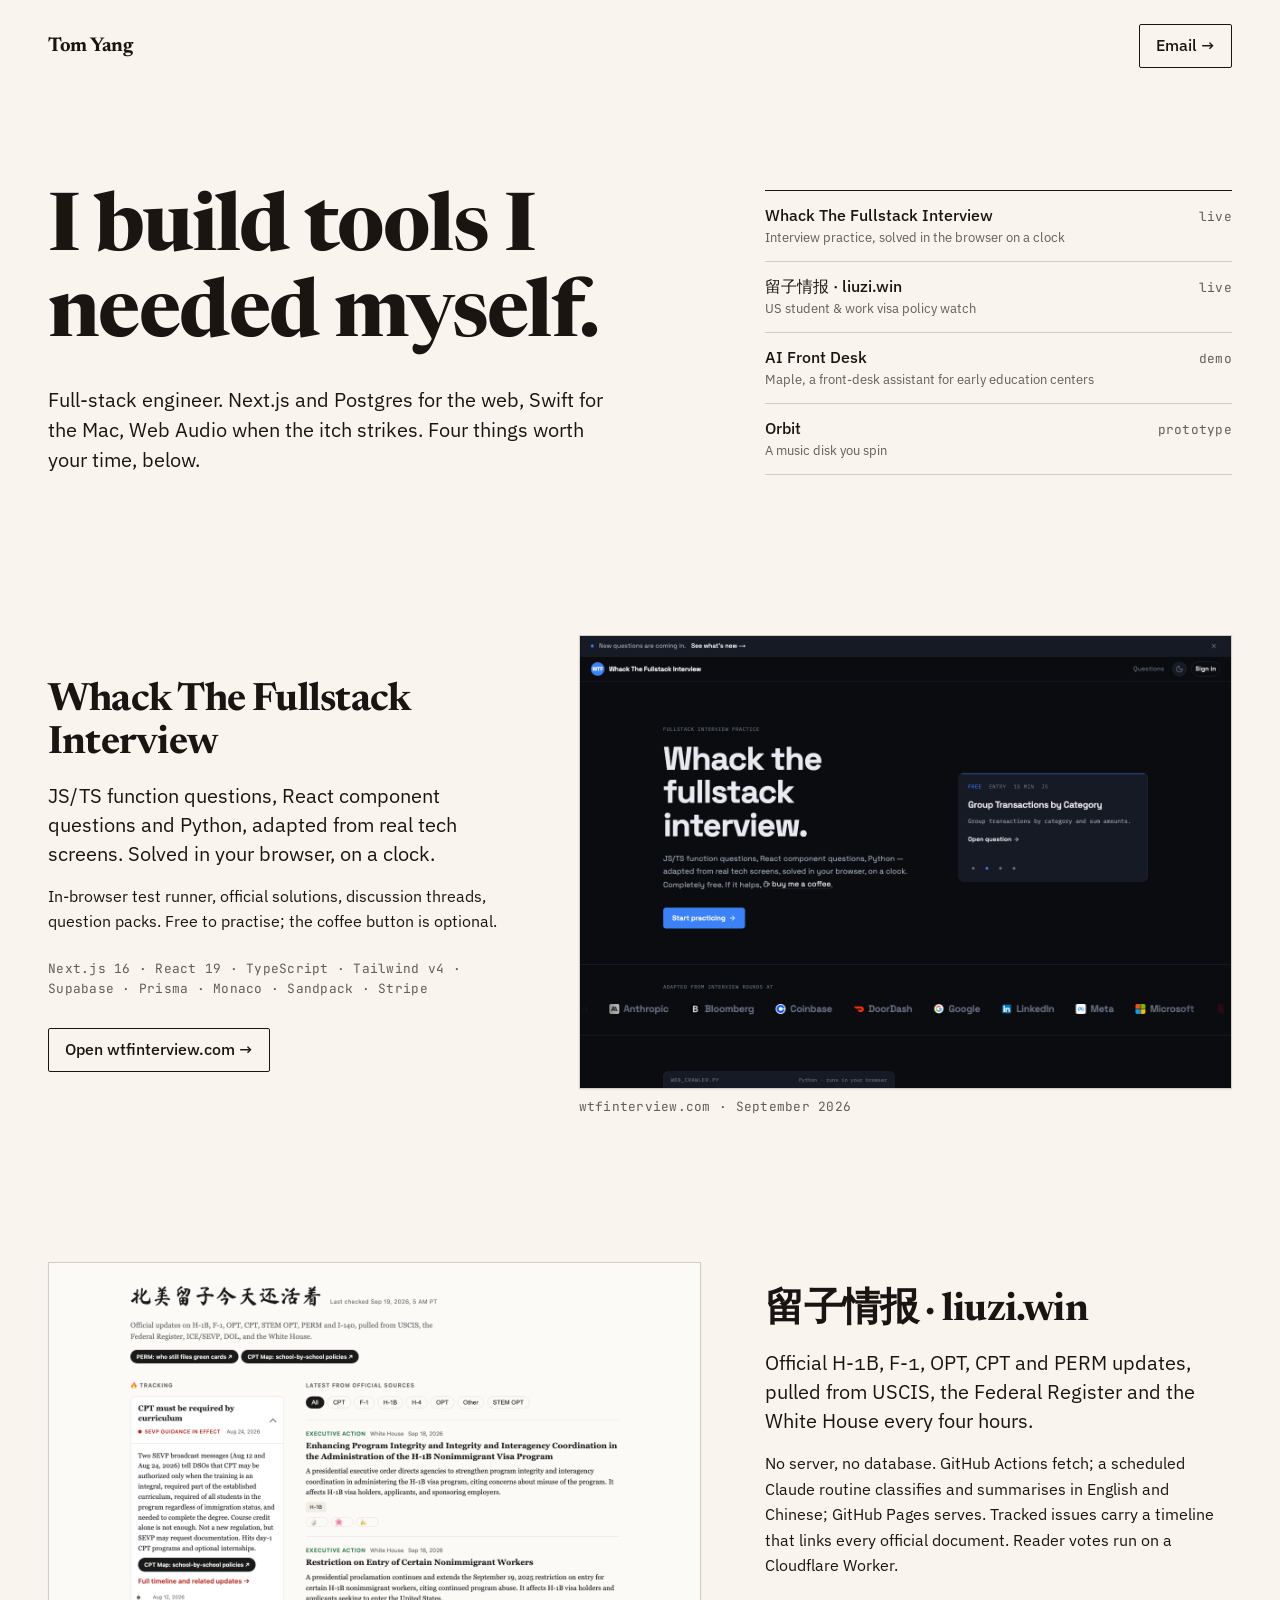
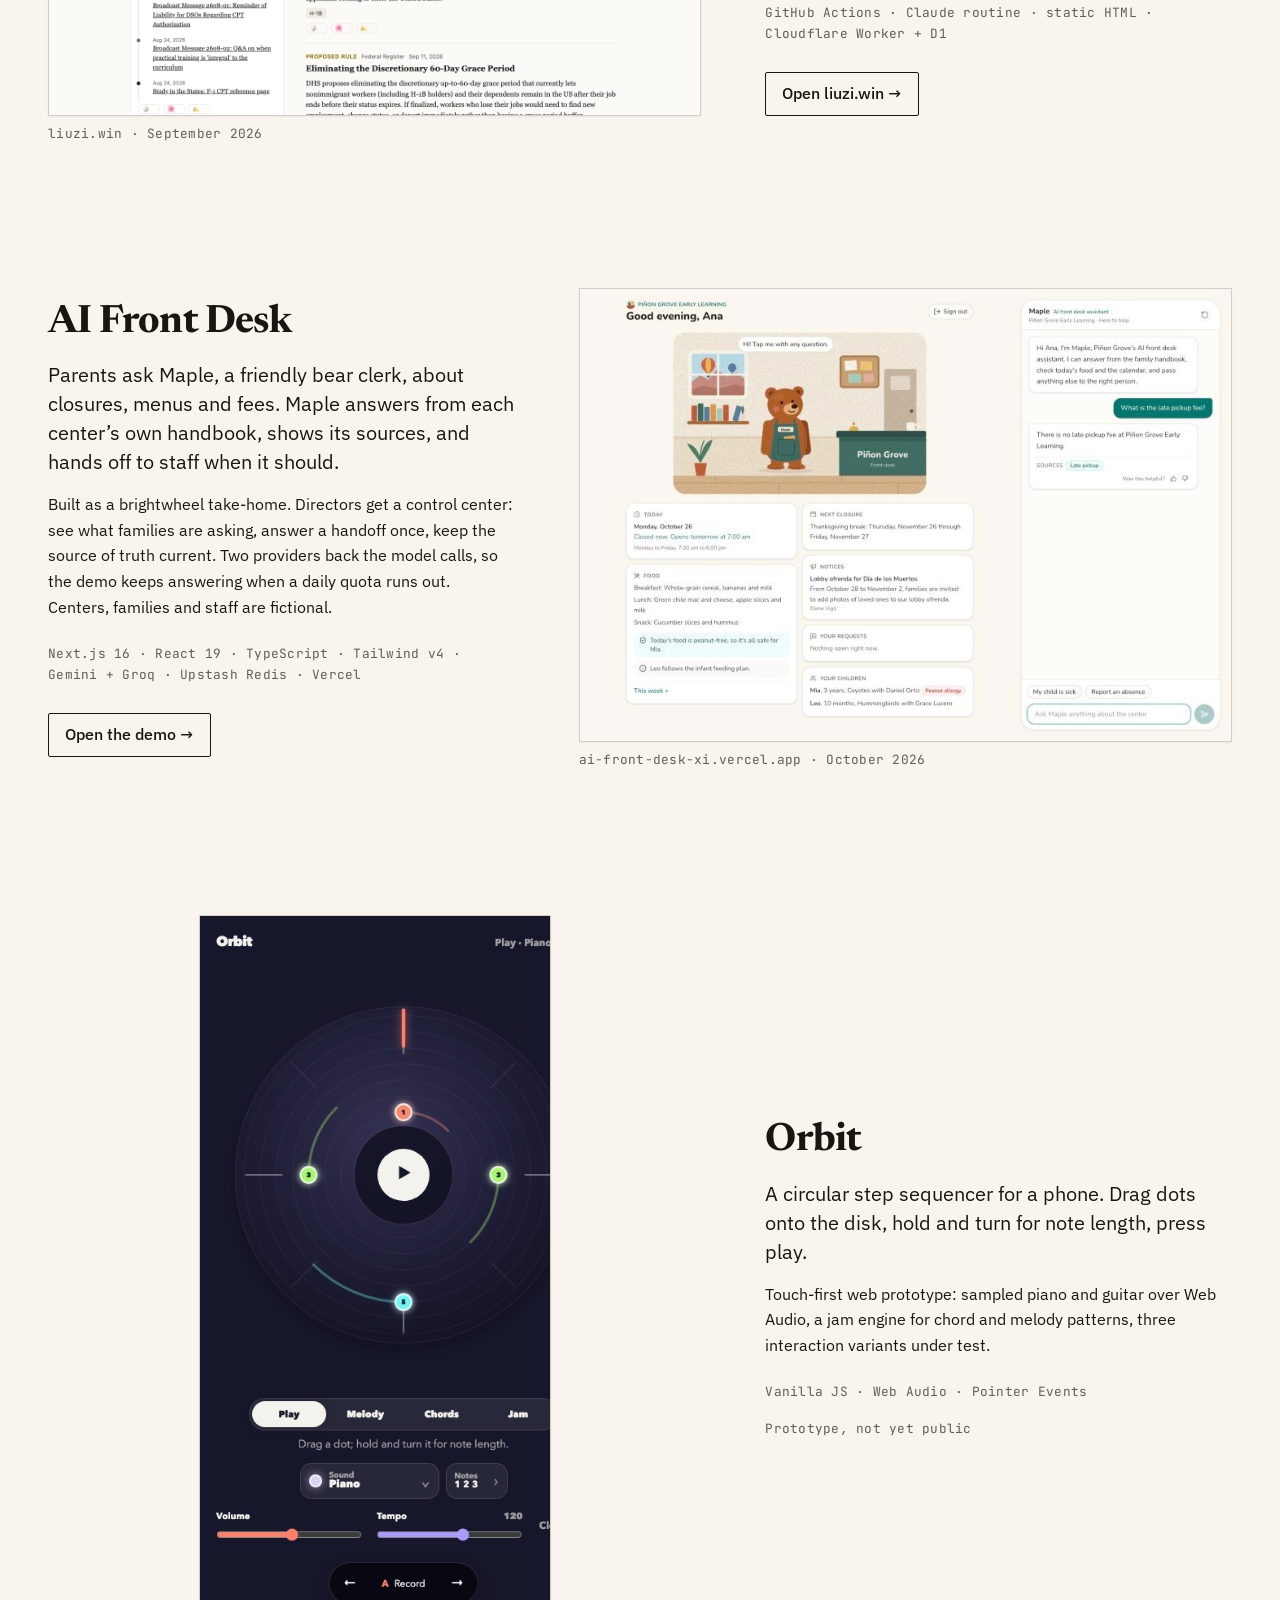
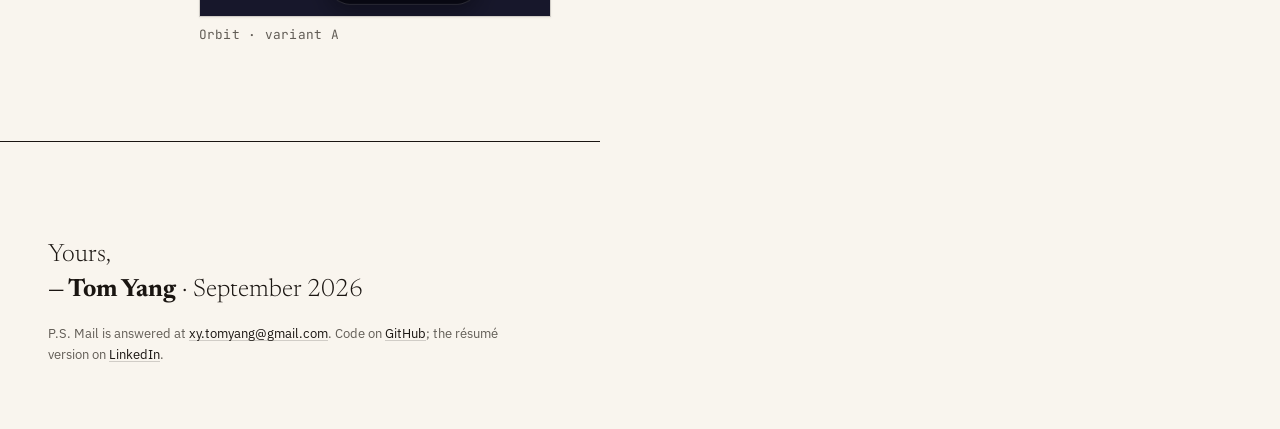
==== commit 2eacbbbb: "Replace JobDesk with AI Front Desk JobDesk had no public build and shipped a placeholder figure. AI " ====
--- a/index.html
+++ b/index.html
@@ -4,7 +4,7 @@
   <meta charset="utf-8">
   <meta name="viewport" content="width=device-width, initial-scale=1">
   <title>Tom Yang — software engineer</title>
-  <meta name="description" content="Tom Yang builds full-stack web products and native macOS tools: Whack The Fullstack Interview, liuzi.win, JobDesk, Orbit.">
+  <meta name="description" content="Tom Yang builds full-stack web products and native Apple apps: Whack The Fullstack Interview, liuzi.win, AI Front Desk, Orbit.">
   <link rel="canonical" href="https://tomyang1993.github.io/">
   <meta property="og:type" content="website">
   <meta property="og:title" content="Tom Yang — software engineer">
@@ -47,7 +47,7 @@
     <ol class="hero-index reveal" style="--i: 2" aria-label="Selected work">
       <li><a href="#wtf">Whack The Fullstack Interview <small>Interview practice, solved in the browser on a clock</small></a><span class="mono">live</span></li>
       <li><a href="#liuzi">留子情报 · liuzi.win <small>US student &amp; work visa policy watch</small></a><span class="mono">live</span></li>
-      <li><a href="#jobdesk">JobDesk <small>Local-first job desk for macOS</small></a><span class="mono">in dev</span></li>
+      <li><a href="#frontdesk">AI Front Desk <small>Maple, a front-desk assistant for early education centers</small></a><span class="mono">demo</span></li>
       <li><a href="#orbit">Orbit <small>A music disk you spin</small></a><span class="mono">prototype</span></li>
     </ol>
   </section>
@@ -82,16 +82,17 @@
       </figure>
     </article>
 
-    <article class="dip" id="jobdesk">
+    <article class="dip" id="frontdesk">
       <div class="dip__text">
-        <h2>JobDesk</h2>
-        <p class="dip__what">A native macOS app for the boring half of a job search: review new postings, compare them against cached résumé profiles, tailor, track.</p>
-        <p class="dip__body">Local-first: everything lives in SQLite on the machine. Rich-text résumé tailoring keeps Google Docs formatting through DOCX export; each application carries an editable event timeline.</p>
-        <p class="dip__stack mono">Swift 6 · SwiftUI · Observation · SQLite</p>
-        <span class="mono">Private, in development</span>
+        <h2>AI Front Desk</h2>
+        <p class="dip__what">Parents ask Maple, a friendly bear clerk, about closures, menus and fees. Maple answers from each center&rsquo;s own handbook, shows its sources, and hands off to staff when it should.</p>
+        <p class="dip__body">Built as a brightwheel take-home. Directors get a control center: see what families are asking, answer a handoff once, keep the source of truth current. Two providers back the model calls, so the demo keeps answering when a daily quota runs out. Centers, families and staff are fictional.</p>
+        <p class="dip__stack mono">Next.js 16 &middot; React 19 &middot; TypeScript &middot; Tailwind v4 &middot; Gemini + Groq &middot; Upstash Redis &middot; Vercel</p>
+        <a class="cta-outline" href="https://ai-front-desk-xi.vercel.app/">Open the demo &rarr;</a>
       </div>
-      <figure class="fig fig--pending">
-        <div class="fig__box"><span class="mono">Screenshot to come (app in development)</span></div>
+      <figure class="fig">
+        <img src="img/ai-front-desk.png" width="800" height="555" alt="AI Front Desk: a parent&rsquo;s home screen with today&rsquo;s food, closures and notices, beside a chat where Maple answers a question about late pickup fees and cites its source" loading="lazy">
+        <figcaption class="mono">ai-front-desk-xi.vercel.app &middot; October 2026</figcaption>
       </figure>
     </article>
 
--- a/style.css
+++ b/style.css
@@ -151,15 +151,6 @@
 }
 .fig--phone { max-width: 22rem; justify-self: center; }
 .fig figcaption { margin-top: var(--space-xs); }
-.fig--pending .fig__box {
-  aspect-ratio: 16 / 10;
-  border: var(--rule-hair) dashed var(--color-rule);
-  background: var(--color-paper-2);
-  display: grid;
-  place-items: center;
-  padding: var(--space-md);
-  text-align: center;
-}
 
 /* footer — Ft6 letter close */
 .foot-letter {
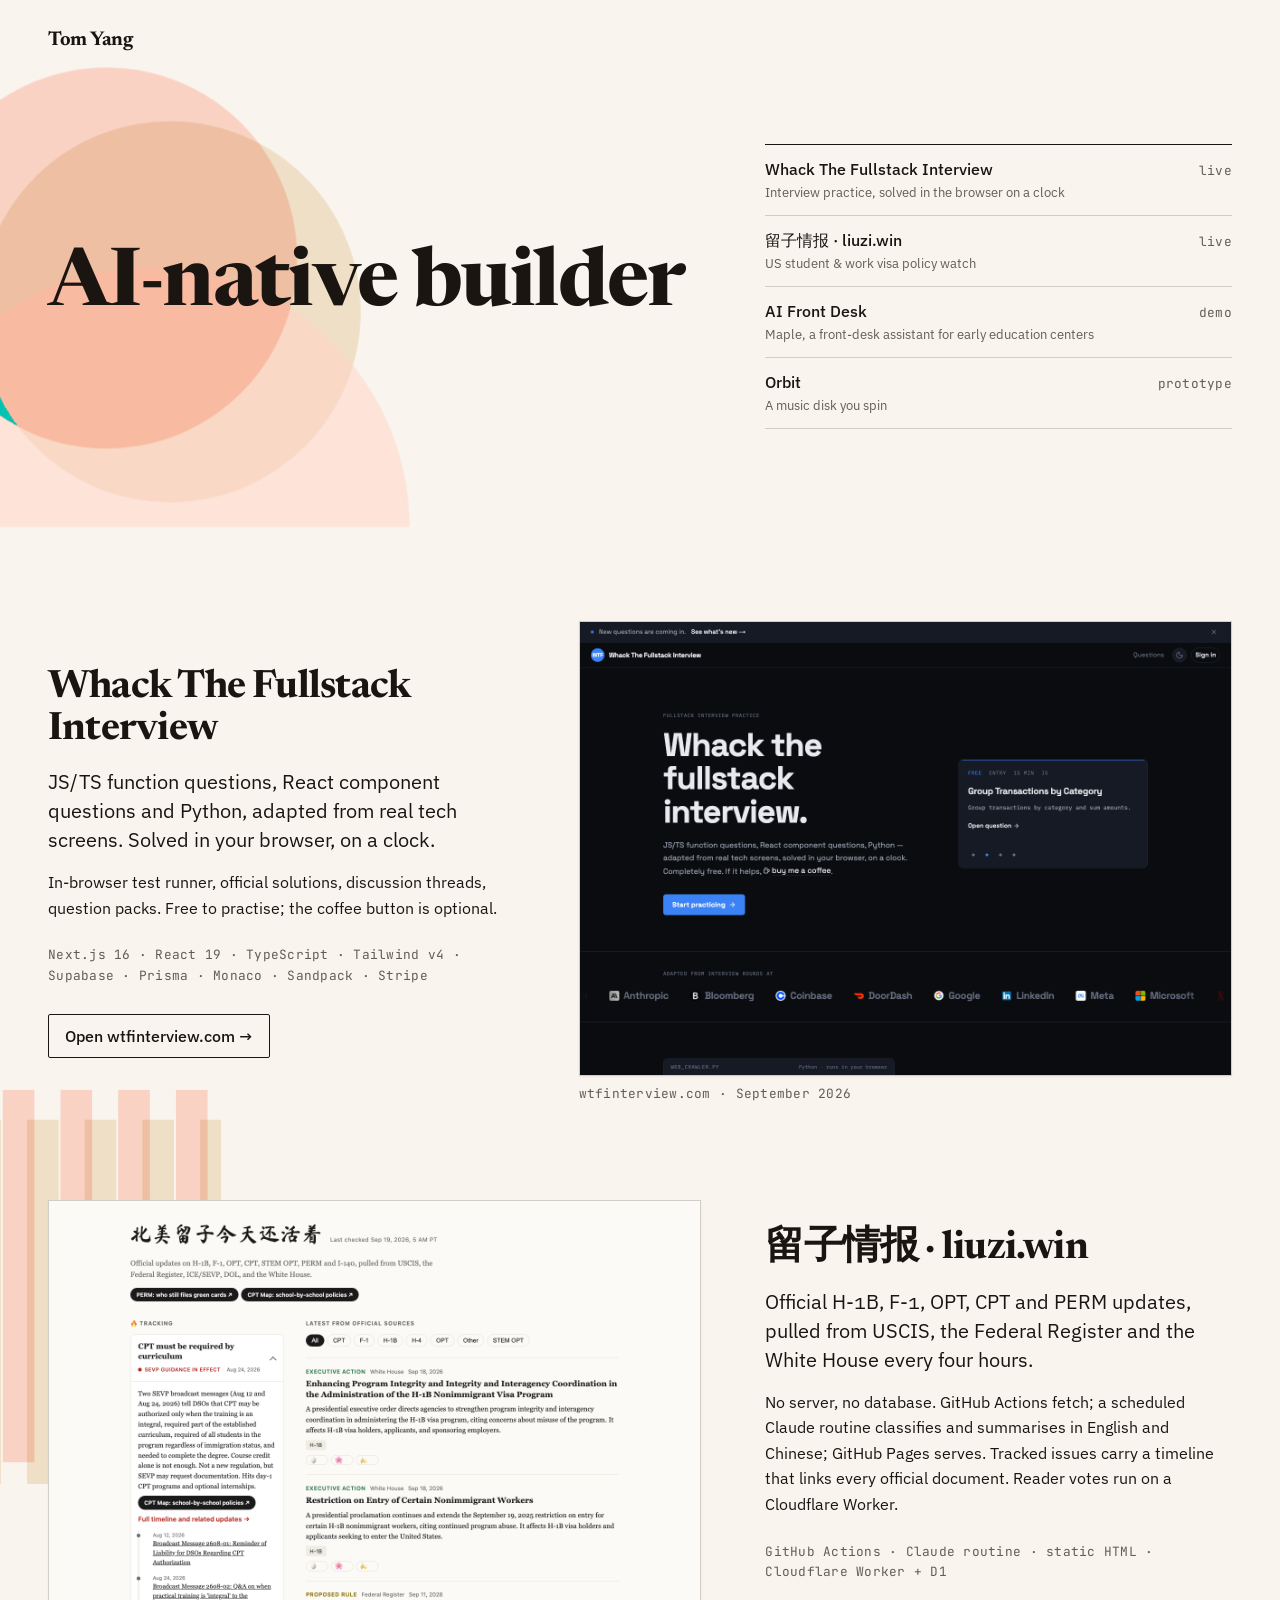
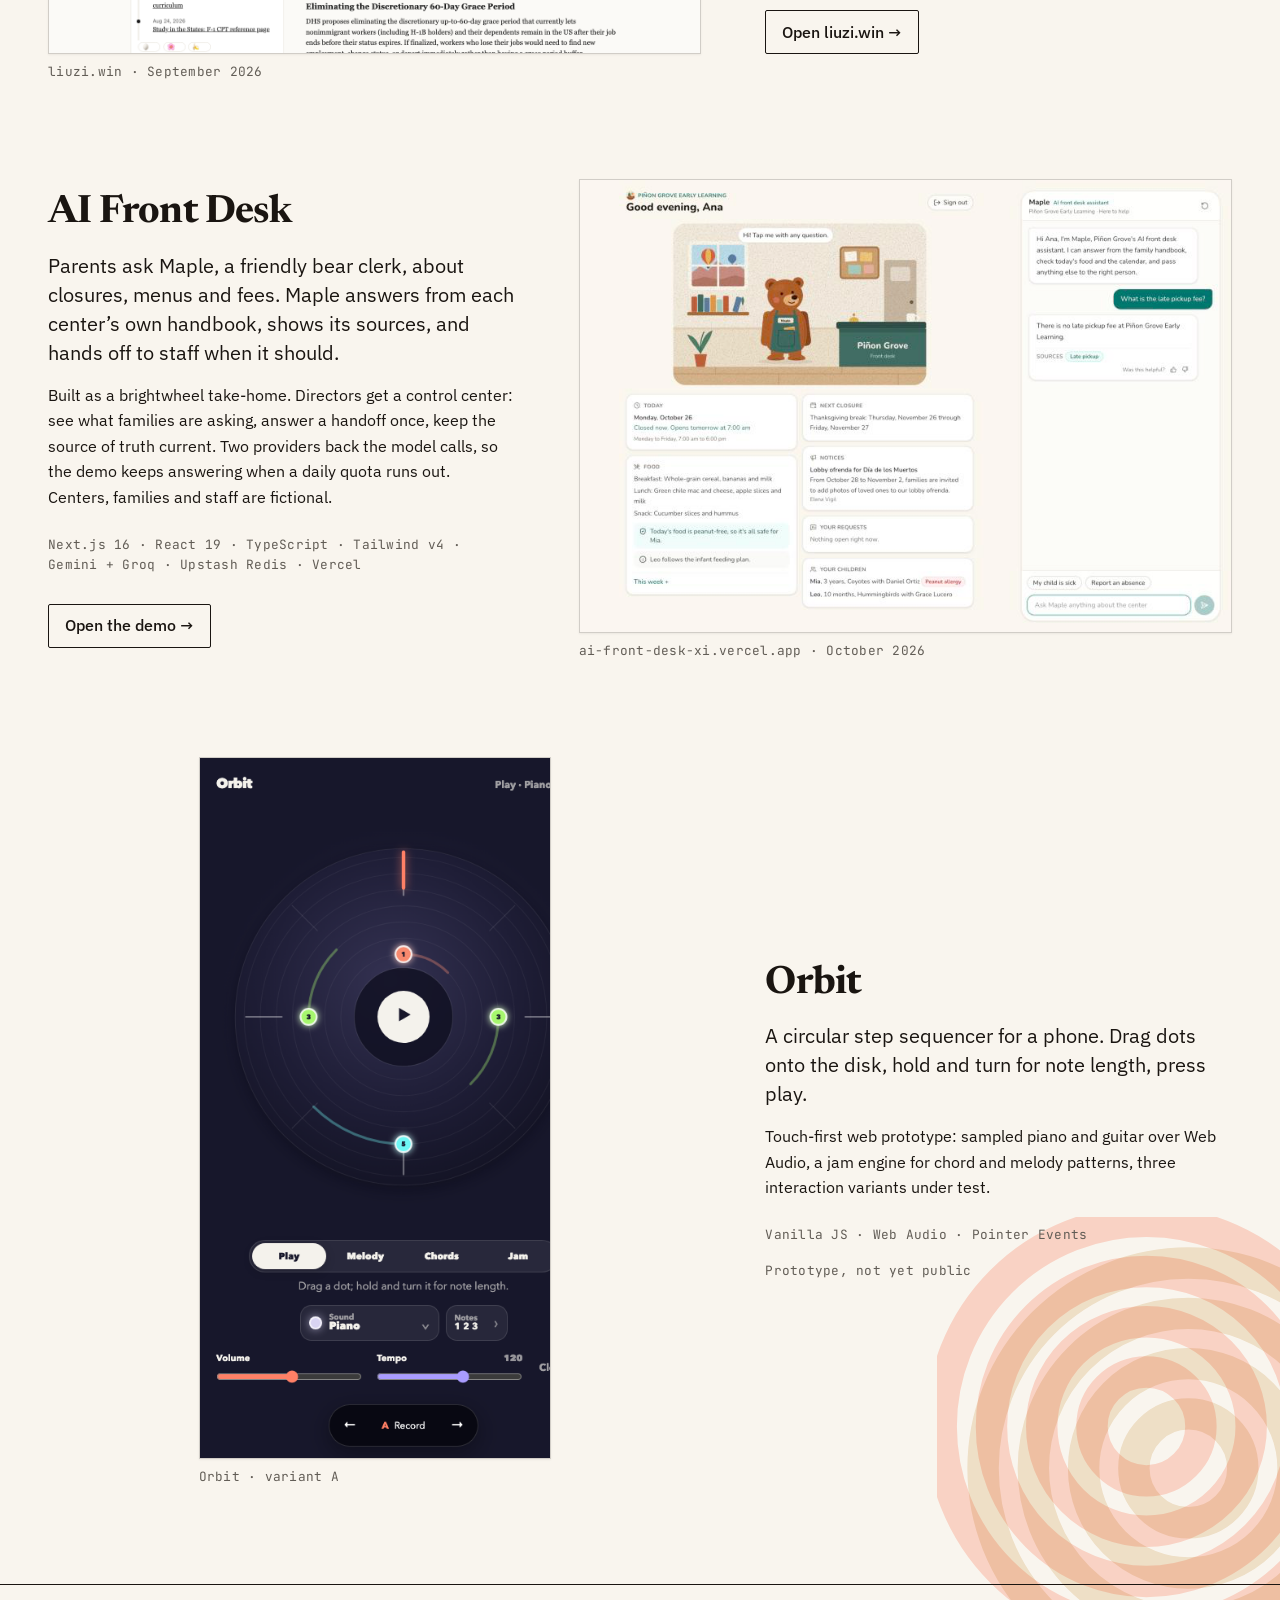
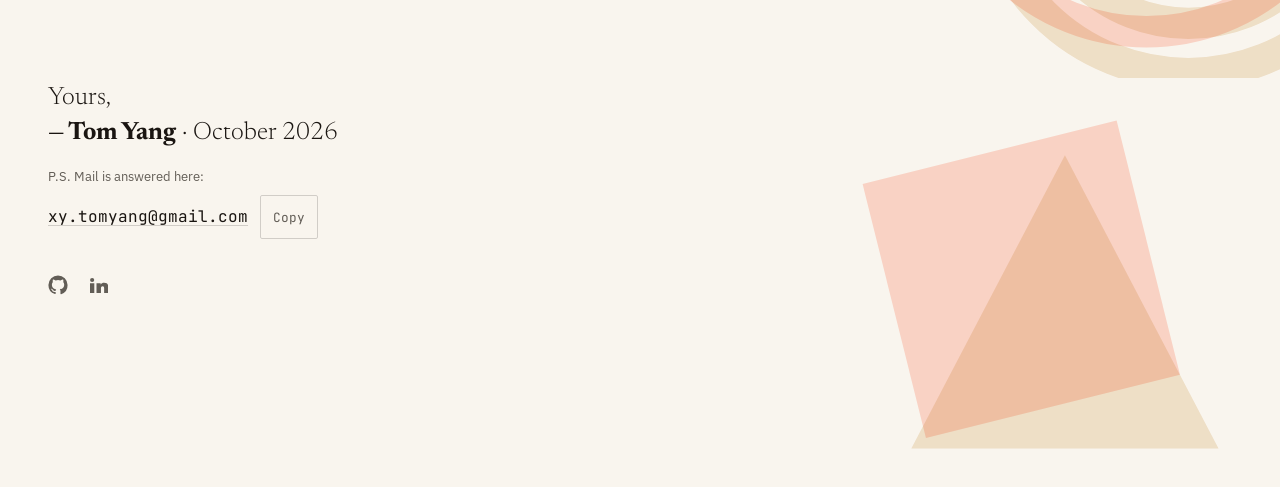
==== commit 7f85d637: "Add riso overprint backgrounds, rework hero and footer The page read as mostly empty paper. Four han" ====
--- a/index.html
+++ b/index.html
@@ -35,14 +35,23 @@
 
 <header class="nav-edge reveal" style="--i: 0">
   <a class="wordmark" href="/">Tom Yang</a>
-  <a class="cta-outline" href="mailto:xy.tomyang@gmail.com">Email →</a>
 </header>
 
 <main>
   <section class="hero-split">
+    <div class="deco deco--hero" aria-hidden="true">
+      <svg viewBox="0 0 220 220">
+        <g class="deco__layer">
+          <circle cx="92" cy="96" r="78" fill="var(--color-riso-warm)"/>
+        </g>
+        <g class="deco__layer">
+          <circle cx="118" cy="118" r="78" fill="var(--color-riso-cool)"/>
+          <path d="M4 206a106 106 0 0 1 212 0Z" fill="var(--color-riso-warm)" opacity="0.5"/>
+        </g>
+      </svg>
+    </div>
     <div class="reveal" style="--i: 1">
-      <h1>I build tools I needed myself.</h1>
-      <p class="lede">Full-stack engineer. Next.js and Postgres for the web, Swift for the Mac, Web&nbsp;Audio when the itch strikes. Four things worth your time, below.</p>
+      <h1>AI-native builder</h1>
     </div>
     <ol class="hero-index reveal" style="--i: 2" aria-label="Selected work">
       <li><a href="#wtf">Whack The Fullstack Interview <small>Interview practice, solved in the browser on a clock</small></a><span class="mono">live</span></li>
@@ -69,6 +78,28 @@
     </article>
 
     <article class="dip" id="liuzi">
+      <div class="deco deco--mid" aria-hidden="true">
+      <svg viewBox="0 0 220 220">
+        <g class="deco__layer">
+          <rect x="10" y="8" width="17" height="200" fill="var(--color-riso-warm)"/>
+          <rect x="41" y="8" width="17" height="200" fill="var(--color-riso-warm)"/>
+          <rect x="72" y="8" width="17" height="200" fill="var(--color-riso-warm)"/>
+          <rect x="103" y="8" width="17" height="200" fill="var(--color-riso-warm)"/>
+          <rect x="134" y="8" width="17" height="200" fill="var(--color-riso-warm)"/>
+          <rect x="165" y="8" width="17" height="200" fill="var(--color-riso-warm)"/>
+          <rect x="196" y="8" width="17" height="200" fill="var(--color-riso-warm)"/>
+        </g>
+        <g class="deco__layer">
+          <rect x="23" y="24" width="17" height="200" fill="var(--color-riso-cool)"/>
+          <rect x="54" y="24" width="17" height="200" fill="var(--color-riso-cool)"/>
+          <rect x="85" y="24" width="17" height="200" fill="var(--color-riso-cool)"/>
+          <rect x="116" y="24" width="17" height="200" fill="var(--color-riso-cool)"/>
+          <rect x="147" y="24" width="17" height="200" fill="var(--color-riso-cool)"/>
+          <rect x="178" y="24" width="17" height="200" fill="var(--color-riso-cool)"/>
+          <rect x="209" y="24" width="17" height="200" fill="var(--color-riso-cool)"/>
+        </g>
+      </svg>
+    </div>
       <div class="dip__text">
         <h2>留子情报 <span aria-hidden="true">·</span> liuzi.win</h2>
         <p class="dip__what">Official H-1B, F-1, OPT, CPT and PERM updates, pulled from USCIS, the Federal Register and the White House every four hours.</p>
@@ -97,6 +128,22 @@
     </article>
 
     <article class="dip" id="orbit">
+      <div class="deco deco--low" aria-hidden="true">
+      <svg viewBox="0 0 220 220">
+        <g class="deco__layer">
+          <circle cx="100" cy="100" r="98" fill="none" stroke="var(--color-riso-warm)" stroke-width="15"/>
+          <circle cx="100" cy="100" r="74" fill="none" stroke="var(--color-riso-warm)" stroke-width="15"/>
+          <circle cx="100" cy="100" r="50" fill="none" stroke="var(--color-riso-warm)" stroke-width="15"/>
+          <circle cx="100" cy="100" r="26" fill="none" stroke="var(--color-riso-warm)" stroke-width="15"/>
+        </g>
+        <g class="deco__layer">
+          <circle cx="120" cy="120" r="98" fill="none" stroke="var(--color-riso-cool)" stroke-width="15"/>
+          <circle cx="120" cy="120" r="74" fill="none" stroke="var(--color-riso-cool)" stroke-width="15"/>
+          <circle cx="120" cy="120" r="50" fill="none" stroke="var(--color-riso-cool)" stroke-width="15"/>
+          <circle cx="120" cy="120" r="26" fill="none" stroke="var(--color-riso-cool)" stroke-width="15"/>
+        </g>
+      </svg>
+    </div>
       <div class="dip__text">
         <h2>Orbit</h2>
         <p class="dip__what">A circular step sequencer for a phone. Drag dots onto the disk, hold and turn for note length, press play.</p>
@@ -114,8 +161,36 @@
 </main>
 
 <footer class="foot-letter">
-  <p class="foot-letter__close">Yours,<br><span class="foot-letter__sign">— Tom Yang</span> · September 2026</p>
-  <p class="foot-letter__ps">P.S. Mail is answered at <a href="mailto:xy.tomyang@gmail.com">xy.tomyang@gmail.com</a>. Code on <a href="https://github.com/TomYang1993">GitHub</a>; the résumé version on <a href="https://www.linkedin.com/in/xiaoye-yang-79a696166/">LinkedIn</a>.</p>
+  <div class="deco deco--foot" aria-hidden="true">
+      <svg viewBox="0 0 220 220">
+        <g class="deco__layer">
+          <rect x="26" y="26" width="150" height="150" transform="rotate(-14 101 101)" fill="var(--color-riso-warm)"/>
+        </g>
+        <g class="deco__layer">
+          <path d="M126 30 214 198H38Z" fill="var(--color-riso-cool)"/>
+        </g>
+      </svg>
+    </div>
+  <p class="foot-letter__close">Yours,<br><span class="foot-letter__sign">&mdash; Tom Yang</span> &middot; October 2026</p>
+
+  <p class="foot-letter__ps">P.S. Mail is answered here:</p>
+
+  <div class="mailrow">
+    <a class="mailrow__addr" href="mailto:xy.tomyang@gmail.com">xy.tomyang@gmail.com</a>
+    <button class="copybtn" type="button" data-copy="xy.tomyang@gmail.com">
+      <span class="copybtn__label">Copy</span>
+    </button>
+    <span class="copybtn__status" role="status" aria-live="polite"></span>
+  </div>
+
+  <ul class="social" aria-label="Elsewhere">
+    <li><a class="social__link" href="https://github.com/TomYang1993" aria-label="GitHub">
+      <svg viewBox="0 0 24 24" width="20" height="20" fill="currentColor" aria-hidden="true" focusable="false"><path d="M12 .5A11.5 11.5 0 0 0 .5 12a11.5 11.5 0 0 0 7.86 10.92c.58.1.79-.25.79-.56v-2c-3.2.7-3.88-1.37-3.88-1.37-.53-1.34-1.29-1.7-1.29-1.7-1.05-.72.08-.7.08-.7 1.16.08 1.77 1.2 1.77 1.2 1.03 1.77 2.7 1.26 3.36.96.1-.75.4-1.26.73-1.55-2.55-.29-5.24-1.28-5.24-5.7 0-1.26.45-2.29 1.19-3.1-.12-.29-.52-1.46.11-3.05 0 0 .97-.31 3.18 1.18a11 11 0 0 1 5.8 0c2.2-1.5 3.17-1.18 3.17-1.18.63 1.59.23 2.76.12 3.05.74.81 1.18 1.84 1.18 3.1 0 4.43-2.69 5.4-5.25 5.69.41.36.78 1.06.78 2.14v3.17c0 .31.21.67.8.56A11.5 11.5 0 0 0 23.5 12 11.5 11.5 0 0 0 12 .5Z"/></svg>
+    </a></li>
+    <li><a class="social__link" href="https://www.linkedin.com/in/xiaoye-yang-79a696166/" aria-label="LinkedIn">
+      <svg viewBox="0 0 24 24" width="20" height="20" fill="currentColor" aria-hidden="true" focusable="false"><path d="M4.98 3.5a2.5 2.5 0 1 1 0 5 2.5 2.5 0 0 1 0-5ZM2.4 21.5h5.16V9.75H2.4V21.5Zm7.8-11.75h4.95v1.6h.07c.69-1.24 2.37-2.05 4.1-2.05 4.39 0 5.2 2.76 5.2 6.35v5.85h-5.15v-5.19c0-1.24-.02-2.83-1.78-2.83-1.79 0-2.06 1.34-2.06 2.74v5.28H10.2V9.75Z"/></svg>
+    </a></li>
+  </ul>
 </footer>
 
 <script>
@@ -129,6 +204,22 @@
   } else {
     rows.forEach(r => r.classList.add('is-in'));
   }
+
+  // copy email; falls back to telling the user to copy it by hand
+  const copy = document.querySelector('.copybtn');
+  const status = document.querySelector('.copybtn__status');
+  copy?.addEventListener('click', async () => {
+    try {
+      await navigator.clipboard.writeText(copy.dataset.copy);
+      status.dataset.state = 'ok';
+      status.textContent = 'Copied';
+    } catch {
+      status.dataset.state = 'error';
+      status.textContent = 'Clipboard blocked \u2014 select the address to copy it.';
+      return;
+    }
+    setTimeout(() => { status.textContent = ''; delete status.dataset.state; }, 2400);
+  });
 </script>
 </body>
 </html>
--- a/style.css
+++ b/style.css
@@ -91,16 +91,11 @@
   display: grid;
   grid-template-columns: 7fr 5fr;
   gap: var(--space-2xl);
-  align-items: end;
-  padding: var(--space-3xl) var(--page-gutter) var(--space-2xl);
-}
-.hero-split h1 { font-size: var(--text-display); max-width: 14ch; }
-.lede {
-  font-size: var(--text-md);
-  line-height: 1.5;
-  margin-top: var(--space-lg);
-  max-width: 48ch;
-}
+  align-items: center;
+  padding: var(--space-2xl) var(--page-gutter) var(--space-3xl);
+}
+.hero-split h1 { font-size: var(--text-display); max-width: 19ch; }
+.nowrap { white-space: nowrap; }
 .hero-index {
   list-style: none;
   margin: 0;
@@ -123,7 +118,7 @@
 /* work — alternating diptychs, 5/7 then 7/5 */
 .work {
   display: grid;
-  gap: var(--space-4xl);
+  gap: var(--space-3xl);
   padding: var(--space-3xl) var(--page-gutter);
 }
 .dip {
@@ -156,7 +151,6 @@
 .foot-letter {
   padding: var(--space-3xl) var(--page-gutter) var(--space-2xl);
   border-top: var(--rule-hair) solid var(--color-ink);
-  max-width: 60ch;
 }
 .foot-letter__close {
   font-family: var(--font-display);
@@ -167,6 +161,99 @@
 .foot-letter__sign { font-weight: 700; }
 .foot-letter__ps { font-size: var(--text-sm); color: var(--color-neutral); margin-top: var(--space-md); }
 .foot-letter__ps a { color: var(--color-ink); }
+.foot-letter__ps { max-width: 60ch; }
+
+/* email — full address, one tap to copy */
+.mailrow {
+  display: flex;
+  flex-wrap: wrap;
+  align-items: center;
+  gap: var(--space-sm);
+  margin-top: var(--space-xs);
+}
+.mailrow__addr {
+  font-family: var(--font-outlier);
+  font-size: var(--text-base);
+  text-decoration-color: var(--color-rule);
+  overflow-wrap: anywhere;
+}
+.copybtn {
+  display: inline-flex;
+  align-items: center;
+  min-height: 44px;
+  padding: var(--space-xs) var(--space-sm);
+  border: var(--rule-hair) solid var(--color-rule);
+  border-radius: var(--radius-chip);
+  background: none;
+  color: var(--color-neutral);
+  font-family: var(--font-outlier);
+  font-size: var(--text-sm);
+  cursor: pointer;
+  transition: color var(--dur-micro) var(--ease-out), border-color var(--dur-micro) var(--ease-out);
+}
+.copybtn:hover { color: var(--color-ink); border-color: var(--color-ink); }
+.copybtn:active { color: var(--color-accent); border-color: var(--color-accent); }
+.copybtn:focus-visible { outline: 2px solid var(--color-focus); outline-offset: 3px; }
+.copybtn[disabled] { opacity: 0.5; cursor: default; }
+.copybtn__status {
+  font-family: var(--font-outlier);
+  font-size: var(--text-sm);
+  color: var(--color-neutral);
+}
+.copybtn__status[data-state="error"] { color: var(--color-accent); }
+
+/* elsewhere — icon links */
+.social {
+  display: flex;
+  gap: var(--space-xs);
+  list-style: none;
+  margin: var(--space-lg) 0 0;
+  padding: 0;
+}
+.social__link {
+  display: inline-flex;
+  align-items: center;
+  justify-content: center;
+  width: 44px;
+  height: 44px;
+  margin-inline-start: calc(var(--space-sm) * -1);
+  color: var(--color-neutral);
+  text-decoration: none;
+  transition: color var(--dur-micro) var(--ease-out);
+}
+.social__link:first-child { margin-inline-start: calc(var(--space-sm) * -1); }
+.social__link:hover { color: var(--color-ink); }
+.social__link:active { color: var(--color-accent); }
+.social__link:focus-visible { outline: 2px solid var(--color-focus); outline-offset: 2px; }
+
+
+
+/* riso overprint decoration — two flat washes, off-register, multiplying on overlap */
+.deco {
+  position: absolute;
+  z-index: 0;
+  pointer-events: none;
+  mix-blend-mode: multiply;
+}
+.deco svg { display: block; width: 100%; height: auto; }
+.deco__layer { mix-blend-mode: multiply; }
+
+.hero-split, .dip, .foot-letter, .work { position: relative; }
+.hero-split > :not(.deco),
+.dip > :not(.deco),
+.foot-letter > :not(.deco) { position: relative; z-index: 1; }
+
+.deco--hero  { top: 50%; left: 0; translate: -22% -52%; width: min(34rem, 42vw); }
+.deco--mid   { top: -26%;    left: -20%;  width: min(30rem, 32vw); }
+.deco--low   { bottom: -26%; right: -14%; width: min(32rem, 36vw); }
+.deco--foot  { bottom: -30%; right: 4%; width: min(26rem, 30vw); }
+
+@media (max-width: 56rem) {
+  .deco--hero { top: 46%; left: 0; translate: -30% -50%; width: 74vw; }
+  .deco--mid  { top: -12%;    left: -30%;  width: 56vw; }
+  .deco--low  { bottom: -18%; right: -28%; width: 56vw; }
+  .deco--foot { bottom: -26%; right: -22%; width: 54vw; }
+}
 
 /* motion — load stagger + reveal-once */
 .reveal {
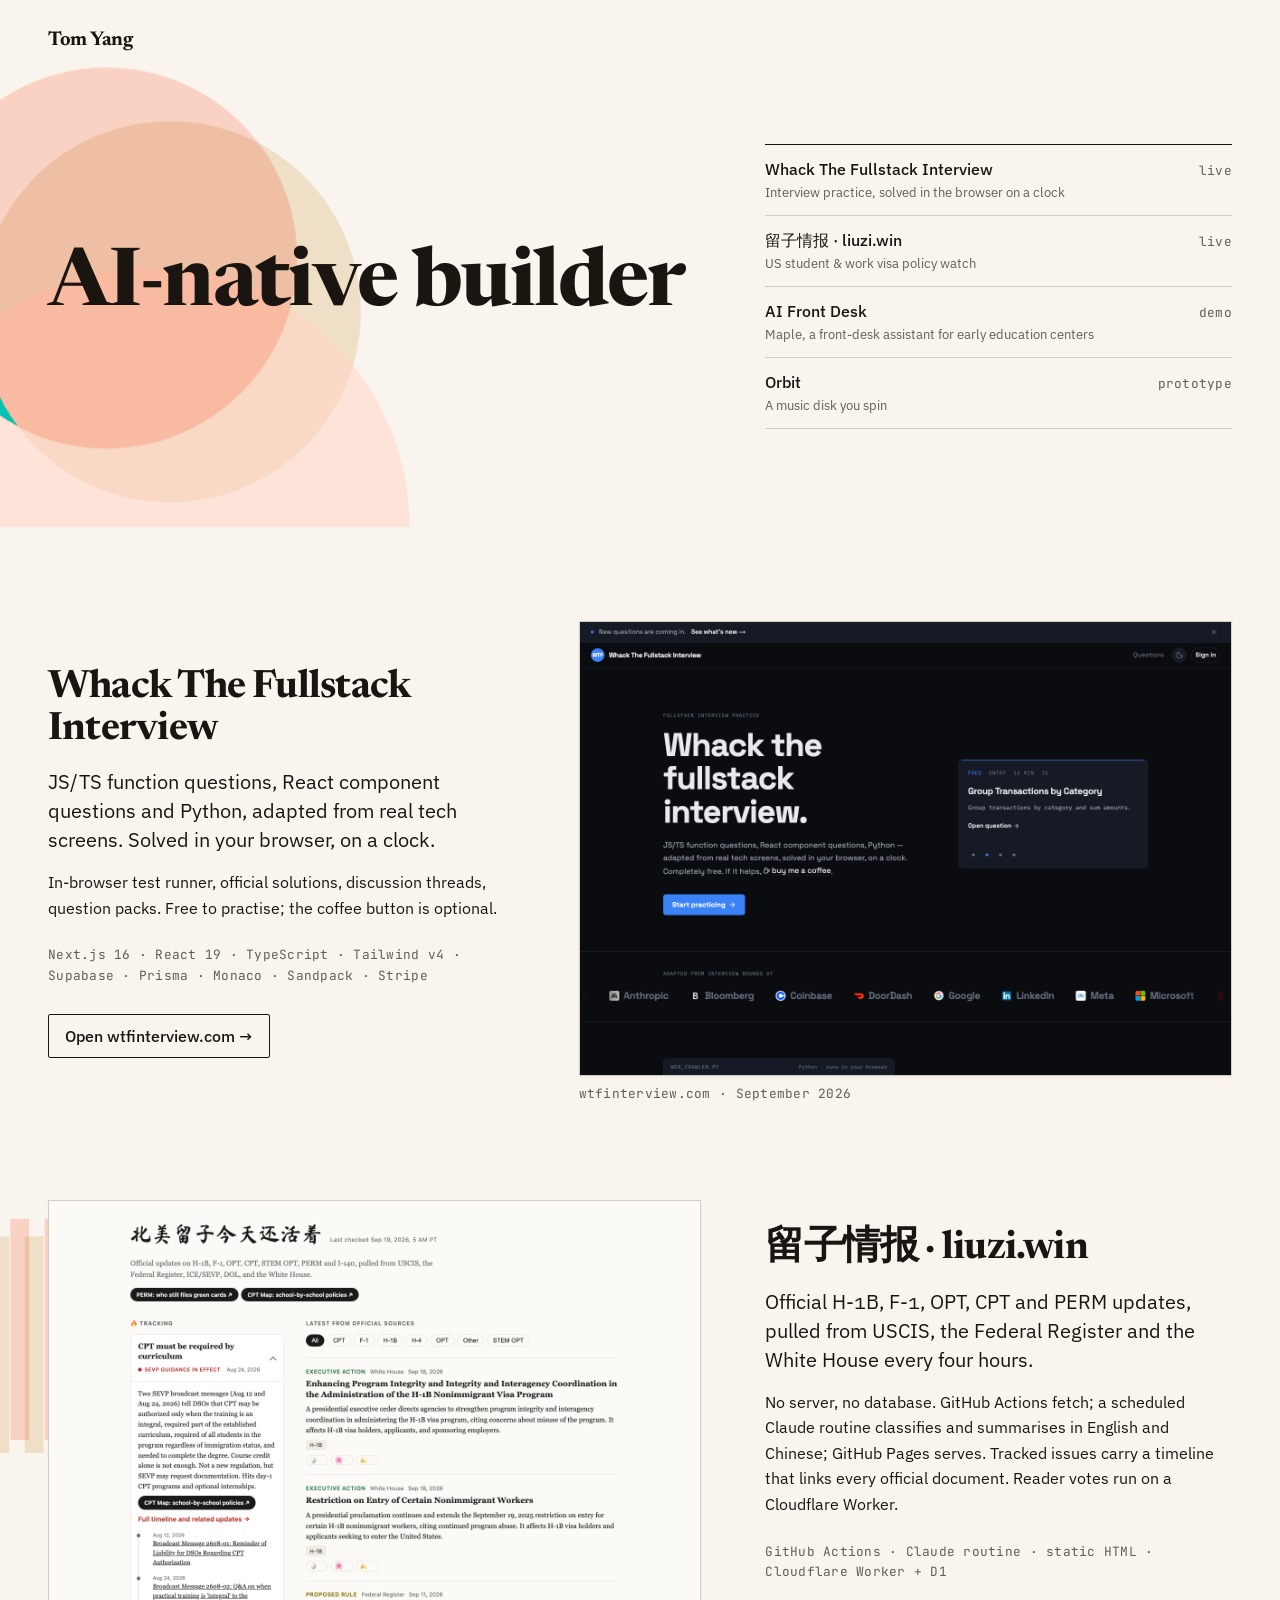
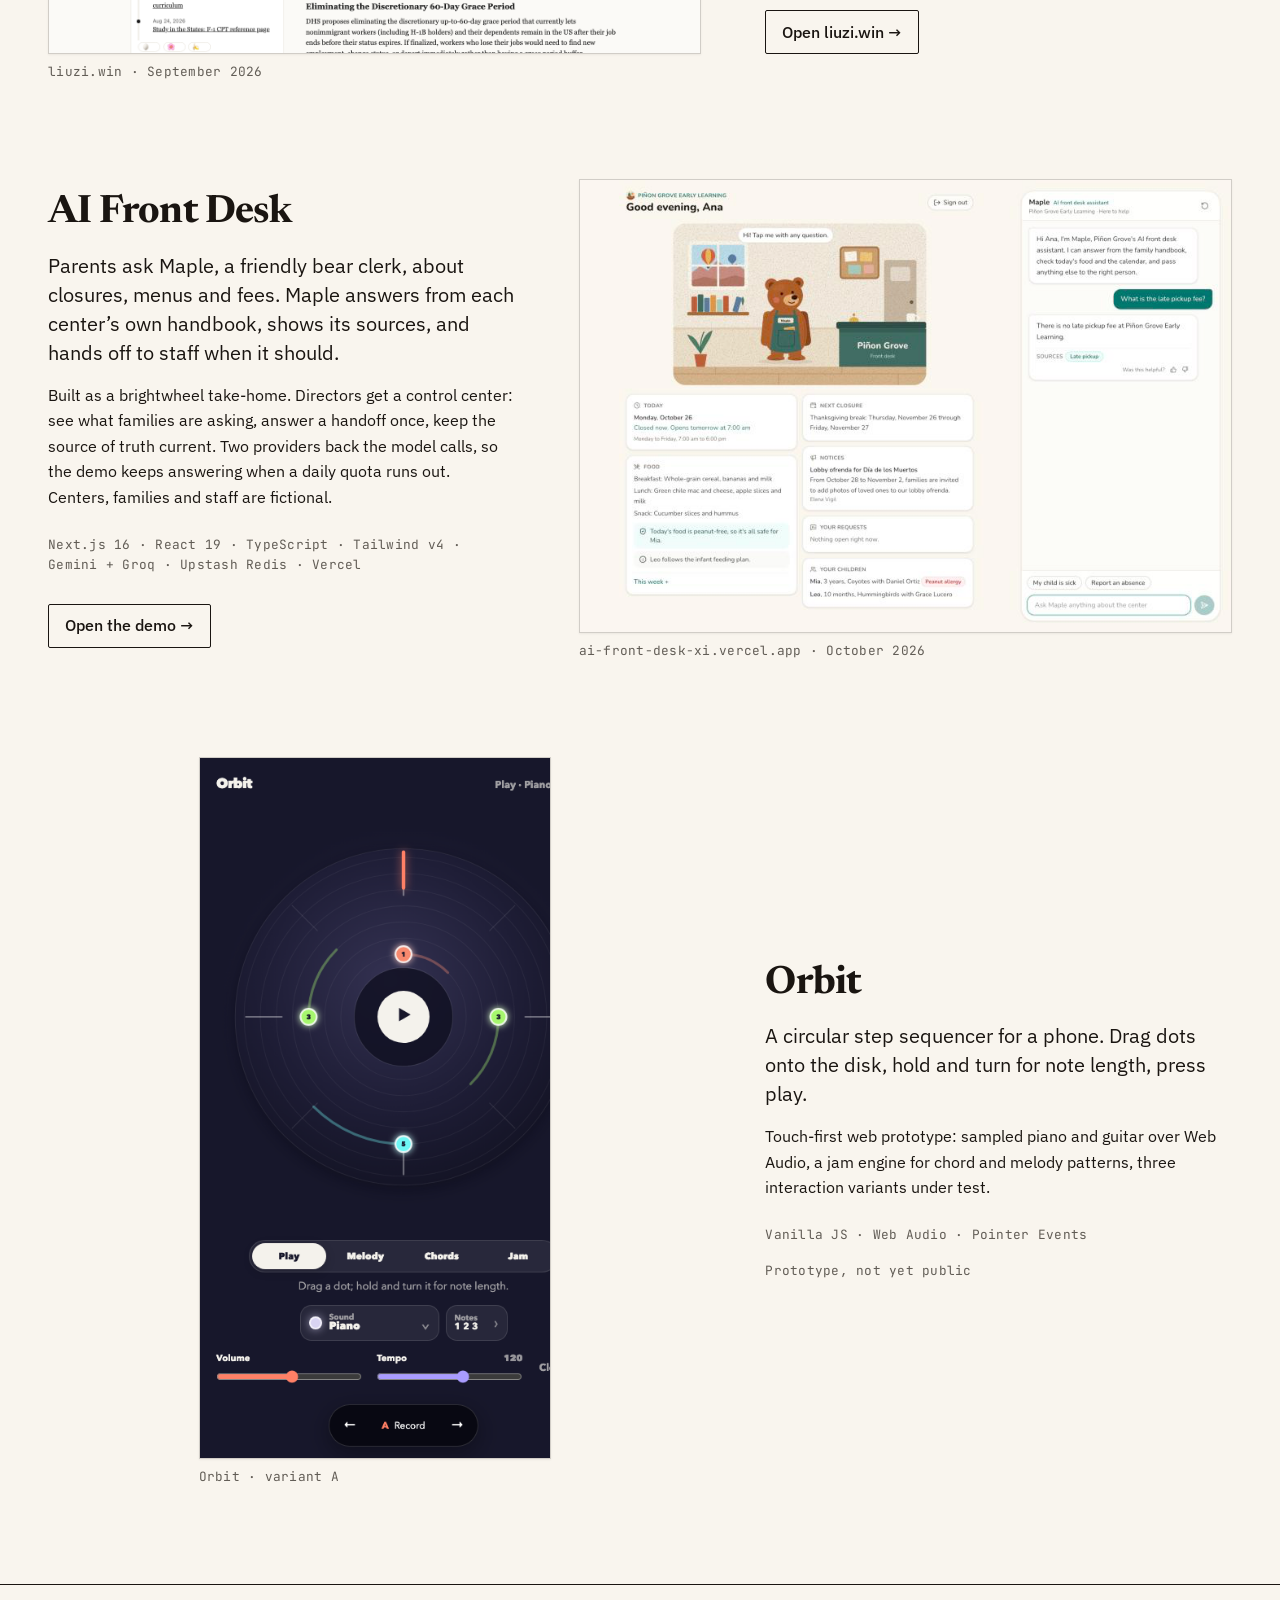
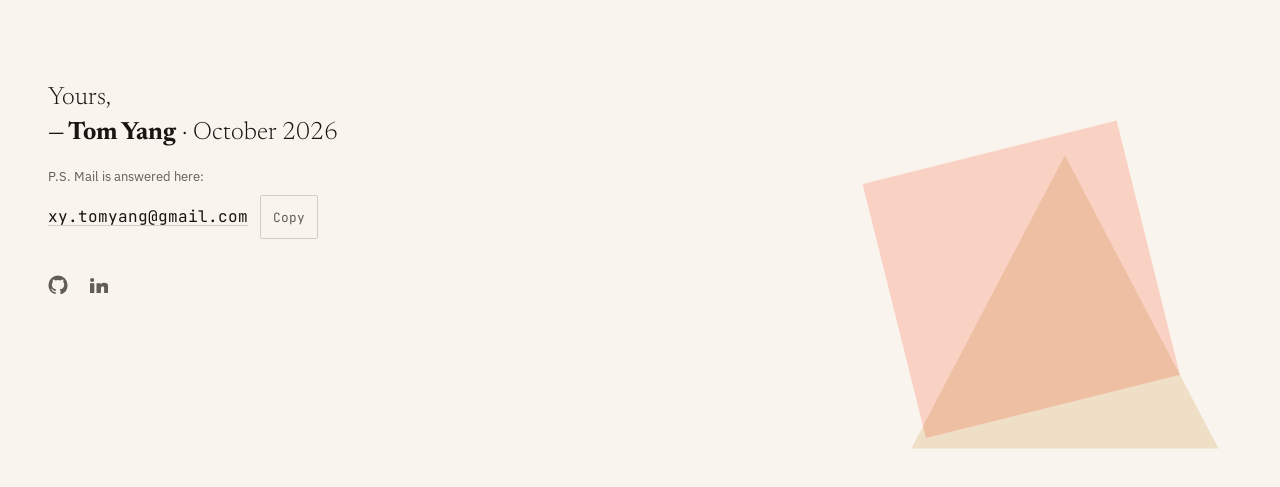
==== commit 0c9c0e90: "Drop the Orbit rings, shrink the liuzi stripes The concentric rings competed with the Orbit screensh" ====
--- a/index.html
+++ b/index.html
@@ -128,22 +128,6 @@
     </article>
 
     <article class="dip" id="orbit">
-      <div class="deco deco--low" aria-hidden="true">
-      <svg viewBox="0 0 220 220">
-        <g class="deco__layer">
-          <circle cx="100" cy="100" r="98" fill="none" stroke="var(--color-riso-warm)" stroke-width="15"/>
-          <circle cx="100" cy="100" r="74" fill="none" stroke="var(--color-riso-warm)" stroke-width="15"/>
-          <circle cx="100" cy="100" r="50" fill="none" stroke="var(--color-riso-warm)" stroke-width="15"/>
-          <circle cx="100" cy="100" r="26" fill="none" stroke="var(--color-riso-warm)" stroke-width="15"/>
-        </g>
-        <g class="deco__layer">
-          <circle cx="120" cy="120" r="98" fill="none" stroke="var(--color-riso-cool)" stroke-width="15"/>
-          <circle cx="120" cy="120" r="74" fill="none" stroke="var(--color-riso-cool)" stroke-width="15"/>
-          <circle cx="120" cy="120" r="50" fill="none" stroke="var(--color-riso-cool)" stroke-width="15"/>
-          <circle cx="120" cy="120" r="26" fill="none" stroke="var(--color-riso-cool)" stroke-width="15"/>
-        </g>
-      </svg>
-    </div>
       <div class="dip__text">
         <h2>Orbit</h2>
         <p class="dip__what">A circular step sequencer for a phone. Drag dots onto the disk, hold and turn for note length, press play.</p>
--- a/style.css
+++ b/style.css
@@ -244,14 +244,12 @@
 .foot-letter > :not(.deco) { position: relative; z-index: 1; }
 
 .deco--hero  { top: 50%; left: 0; translate: -22% -52%; width: min(34rem, 42vw); }
-.deco--mid   { top: -26%;    left: -20%;  width: min(30rem, 32vw); }
-.deco--low   { bottom: -26%; right: -14%; width: min(32rem, 36vw); }
+.deco--mid   { top: 2%;      left: -7%;   width: min(18rem, 19vw); }
 .deco--foot  { bottom: -30%; right: 4%; width: min(26rem, 30vw); }
 
 @media (max-width: 56rem) {
   .deco--hero { top: 46%; left: 0; translate: -30% -50%; width: 74vw; }
-  .deco--mid  { top: -12%;    left: -30%;  width: 56vw; }
-  .deco--low  { bottom: -18%; right: -28%; width: 56vw; }
+  .deco--mid  { top: -4%;     left: -16%;  width: 34vw; }
   .deco--foot { bottom: -26%; right: -22%; width: 54vw; }
 }
 
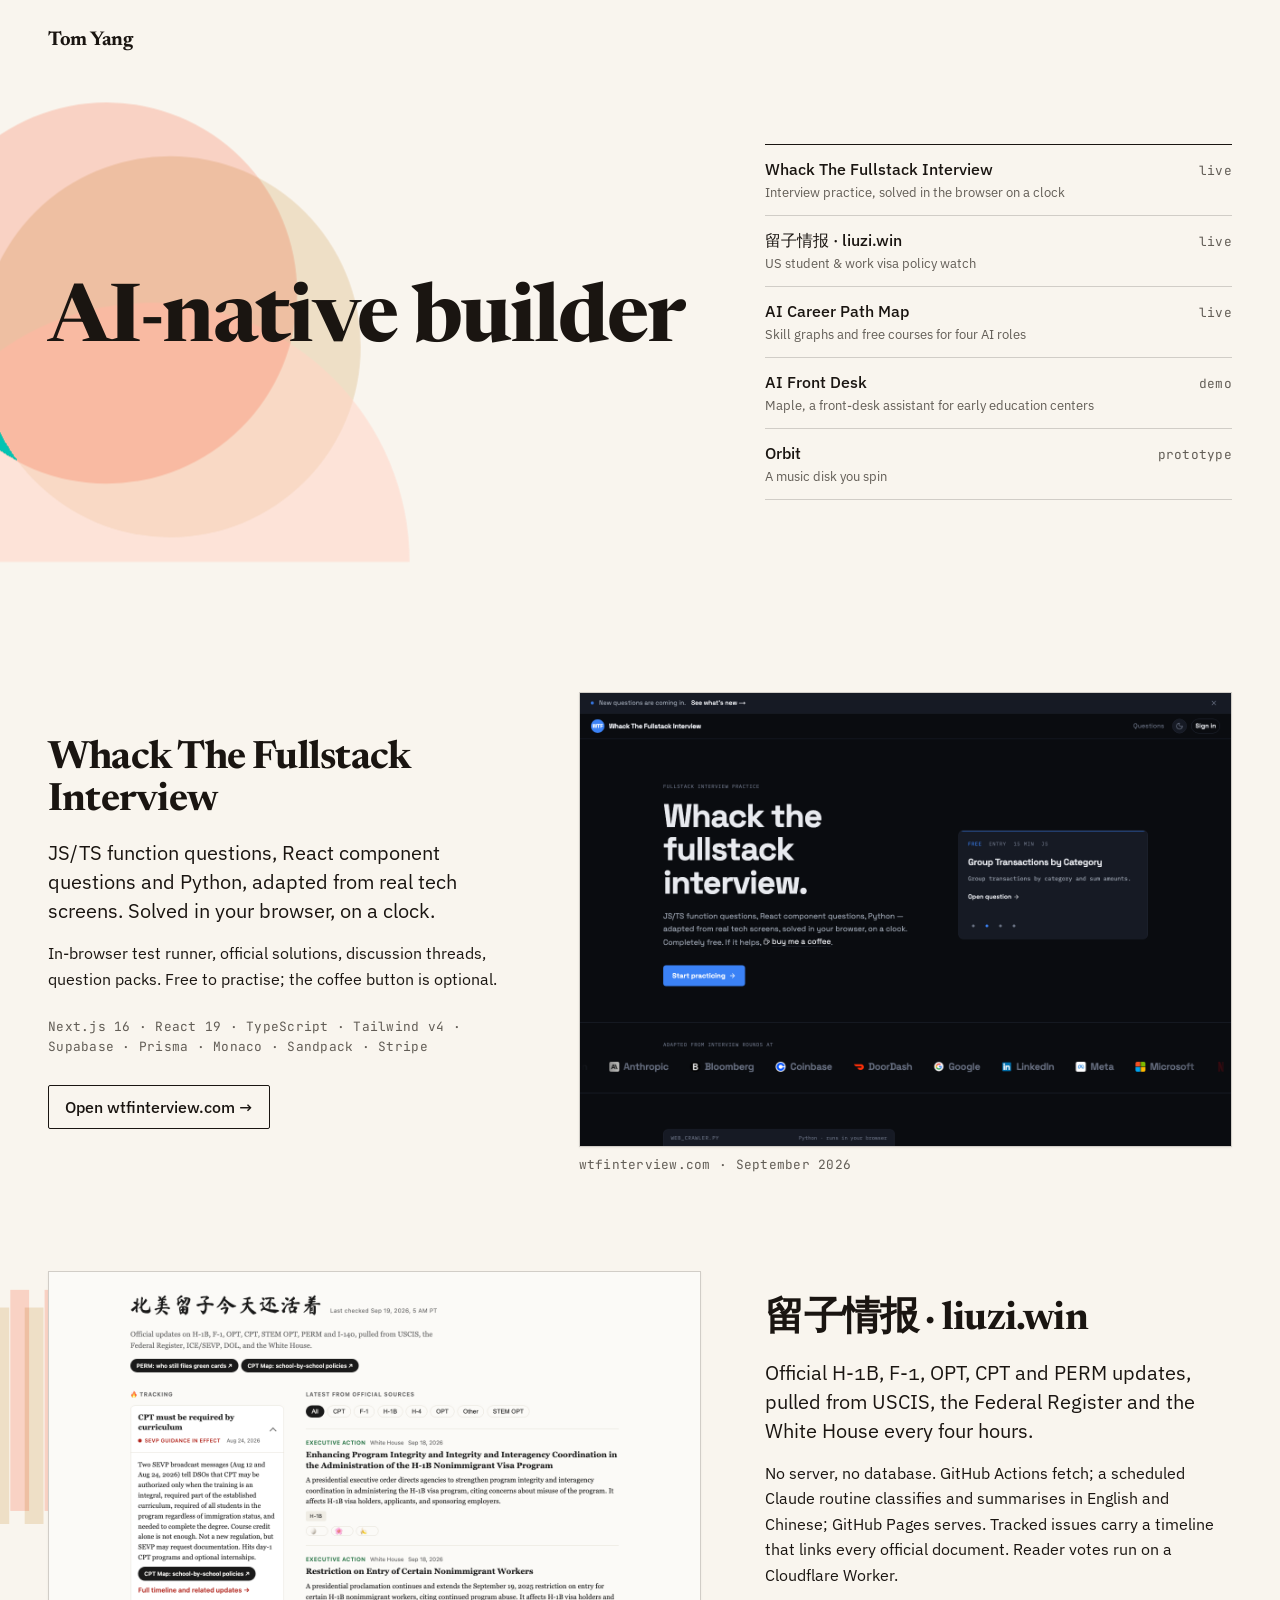
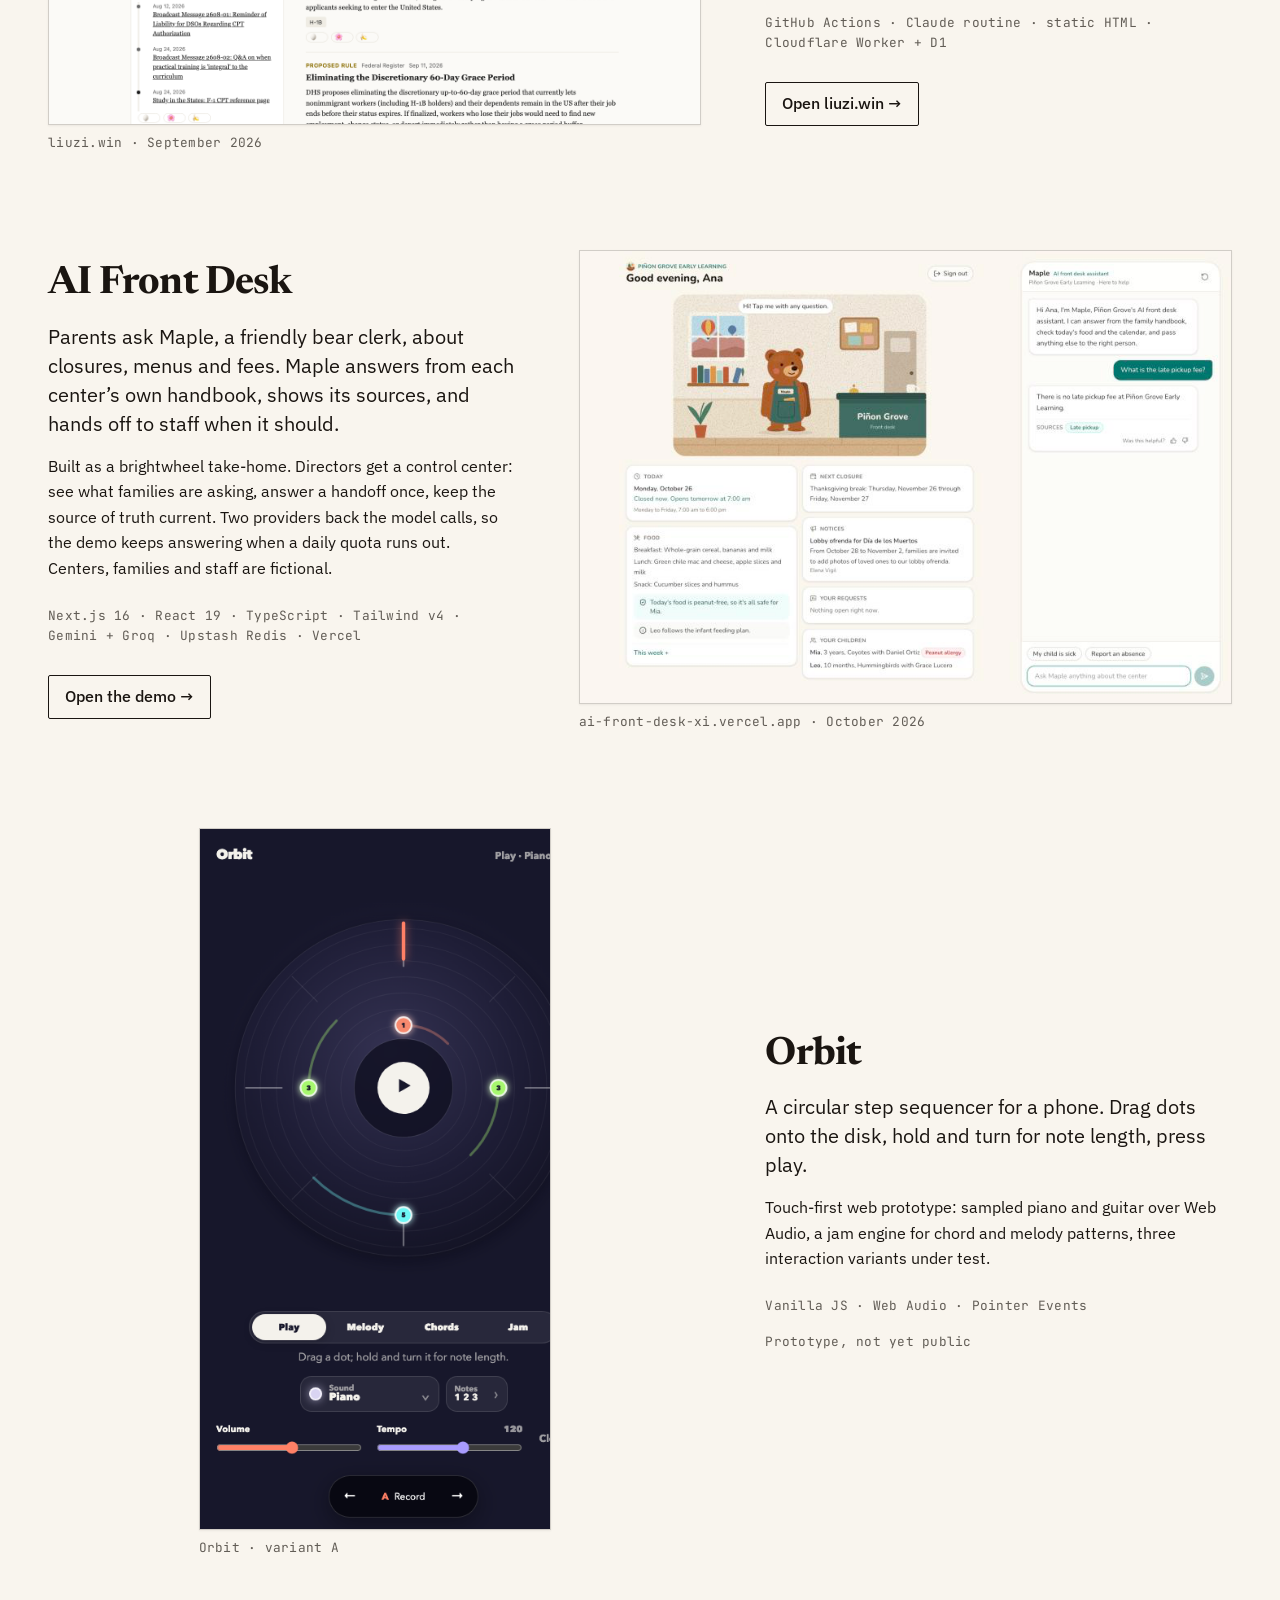
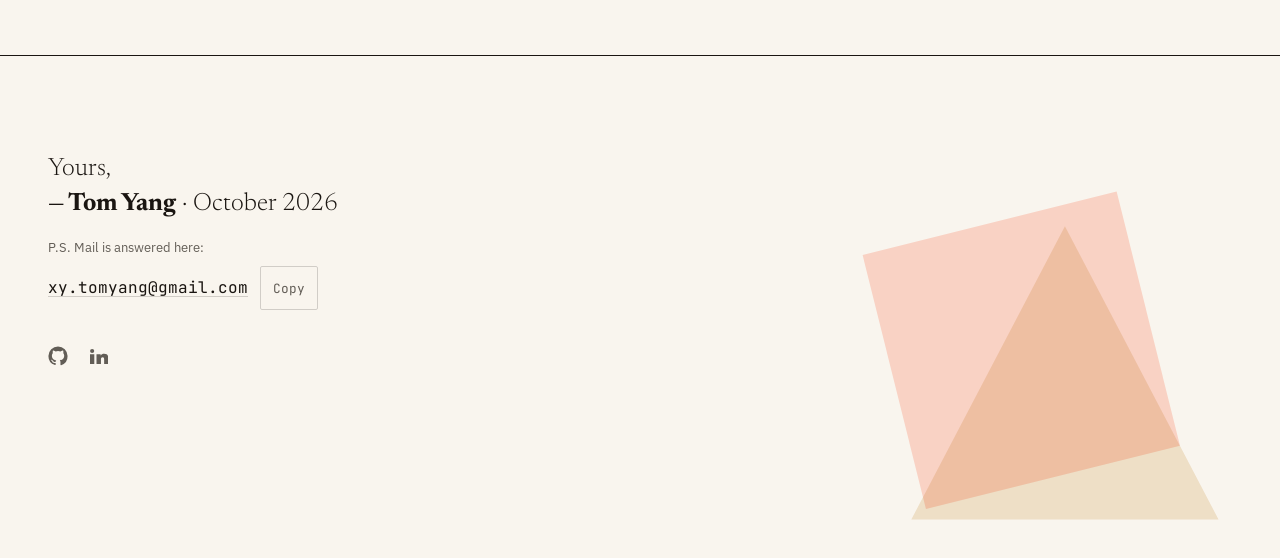
==== commit 04cd8528: "AI career paths: static role pages, share metadata, homepage link - One static HTML page per role (a" ====
--- a/index.html
+++ b/index.html
@@ -4,11 +4,11 @@
   <meta charset="utf-8">
   <meta name="viewport" content="width=device-width, initial-scale=1">
   <title>Tom Yang — software engineer</title>
-  <meta name="description" content="Tom Yang builds full-stack web products and native Apple apps: Whack The Fullstack Interview, liuzi.win, AI Front Desk, Orbit.">
+  <meta name="description" content="Tom Yang builds full-stack web products and native Apple apps: Whack The Fullstack Interview, liuzi.win, the AI Career Path Map, AI Front Desk, Orbit.">
   <link rel="canonical" href="https://tomyang1993.github.io/">
   <meta property="og:type" content="website">
   <meta property="og:title" content="Tom Yang — software engineer">
-  <meta property="og:description" content="Full-stack web products and native macOS tools. Four things worth your time.">
+  <meta property="og:description" content="Full-stack web products and native macOS tools. Five things worth your time.">
   <meta property="og:url" content="https://tomyang1993.github.io/">
   <meta property="og:image" content="https://tomyang1993.github.io/img/wtfinterview.png">
   <script type="application/ld+json">
@@ -29,6 +29,11 @@
   <link rel="preconnect" href="https://fonts.googleapis.com">
   <link rel="preconnect" href="https://fonts.gstatic.com" crossorigin>
   <link href="https://fonts.googleapis.com/css2?family=Newsreader:opsz,wght@6..72,300;6..72,700&family=IBM+Plex+Sans:wght@400;500&family=JetBrains+Mono&display=swap" rel="stylesheet">
+  <meta name="twitter:card" content="summary_large_image">
+  <meta property="og:image:alt" content="Whack The Fullstack Interview, one of four projects on Tom Yang's site">
+  <meta name="theme-color" content="#f9f4ee">
+  <link rel="icon" href="/favicon.svg" type="image/svg+xml">
+  <link rel="apple-touch-icon" href="/apple-touch-icon.png">
   <link rel="stylesheet" href="style.css">
 </head>
 <body>
@@ -56,6 +61,7 @@
     <ol class="hero-index reveal" style="--i: 2" aria-label="Selected work">
       <li><a href="#wtf">Whack The Fullstack Interview <small>Interview practice, solved in the browser on a clock</small></a><span class="mono">live</span></li>
       <li><a href="#liuzi">留子情报 · liuzi.win <small>US student &amp; work visa policy watch</small></a><span class="mono">live</span></li>
+      <li><a href="/ai-career-paths/">AI Career Path Map <small>Skill graphs and free courses for four AI roles</small></a><span class="mono">live</span></li>
       <li><a href="#frontdesk">AI Front Desk <small>Maple, a front-desk assistant for early education centers</small></a><span class="mono">demo</span></li>
       <li><a href="#orbit">Orbit <small>A music disk you spin</small></a><span class="mono">prototype</span></li>
     </ol>
--- a/style.css
+++ b/style.css
@@ -228,6 +228,12 @@
 
 
 
+/* 404 — reuses the hero column so the rhythm matches the index */
+.nf-page { min-height: 64vh; align-items: center; }
+.nf { display: grid; gap: var(--space-md); justify-items: start; align-content: start; }
+.nf h1 { font-size: var(--text-2xl); max-width: 22ch; }
+.nf .cta-outline { margin-top: var(--space-sm); }
+
 /* riso overprint decoration — two flat washes, off-register, multiplying on overlap */
 .deco {
   position: absolute;
